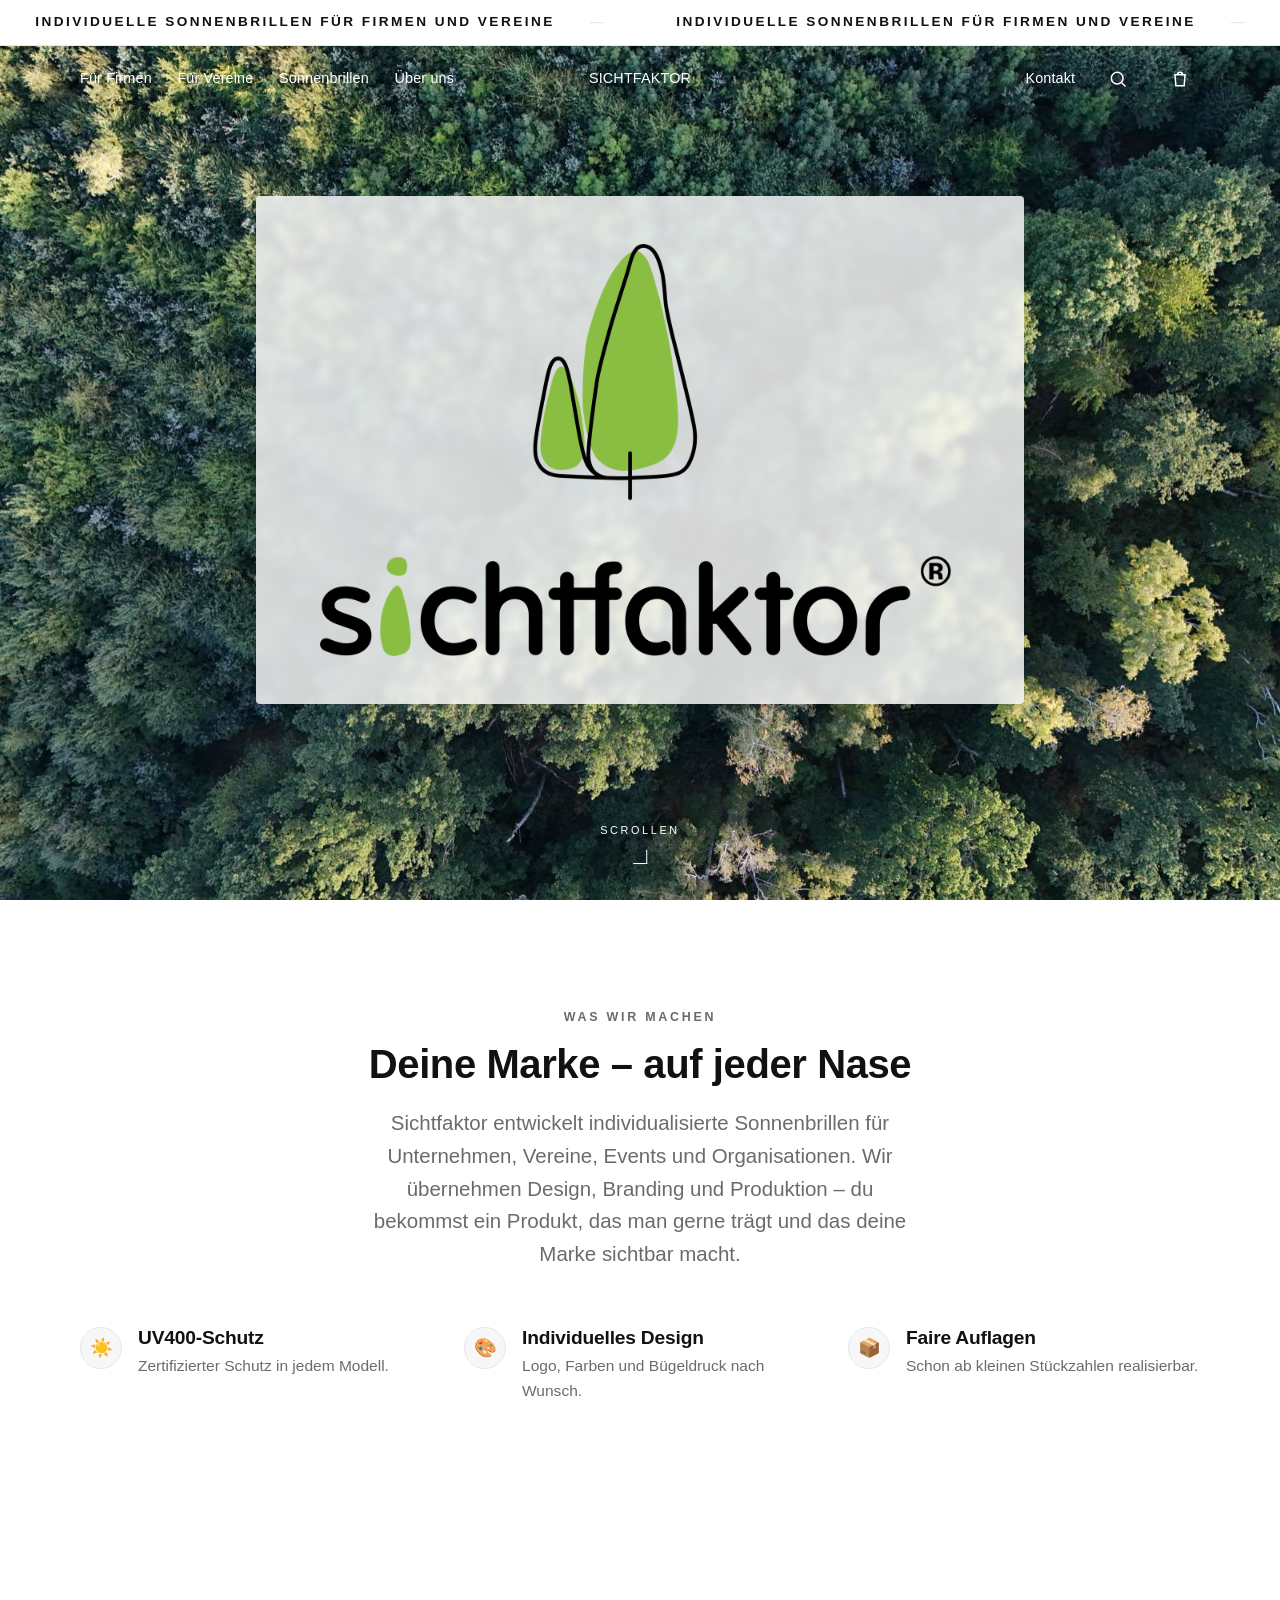
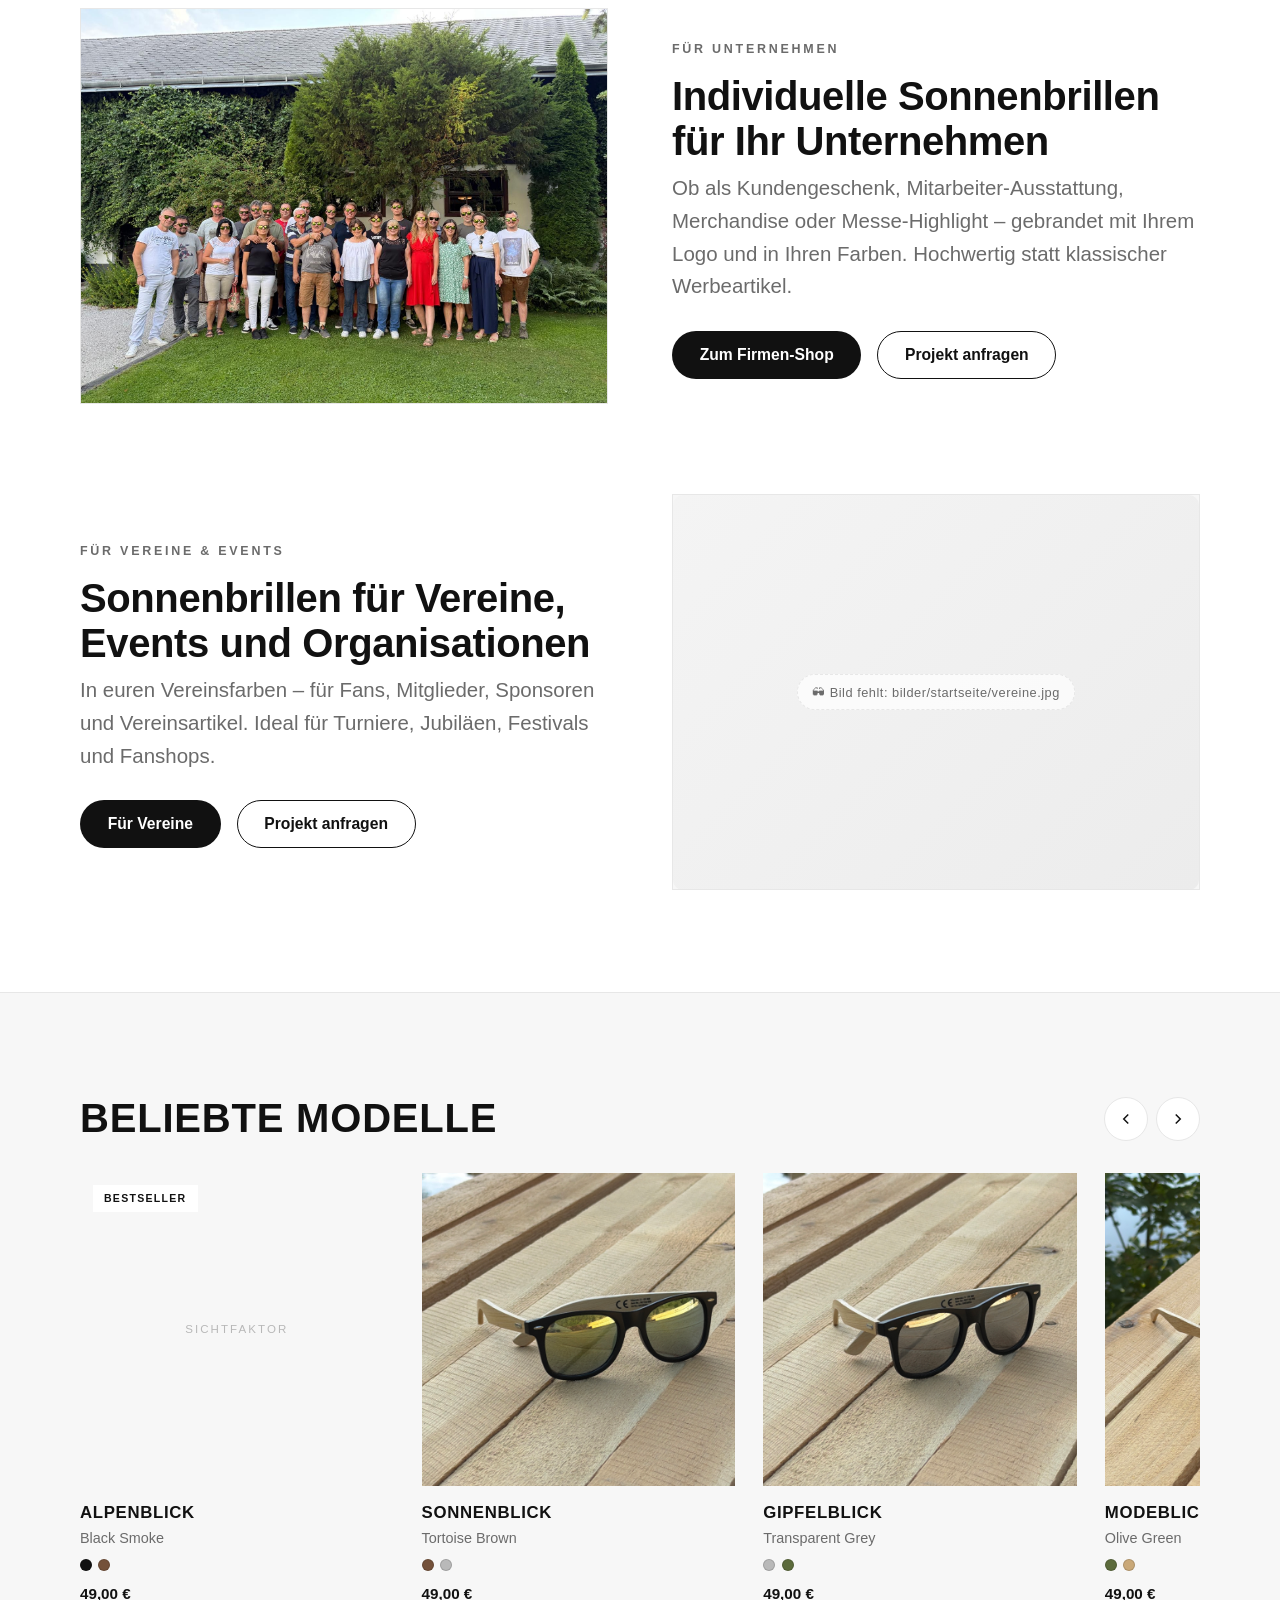
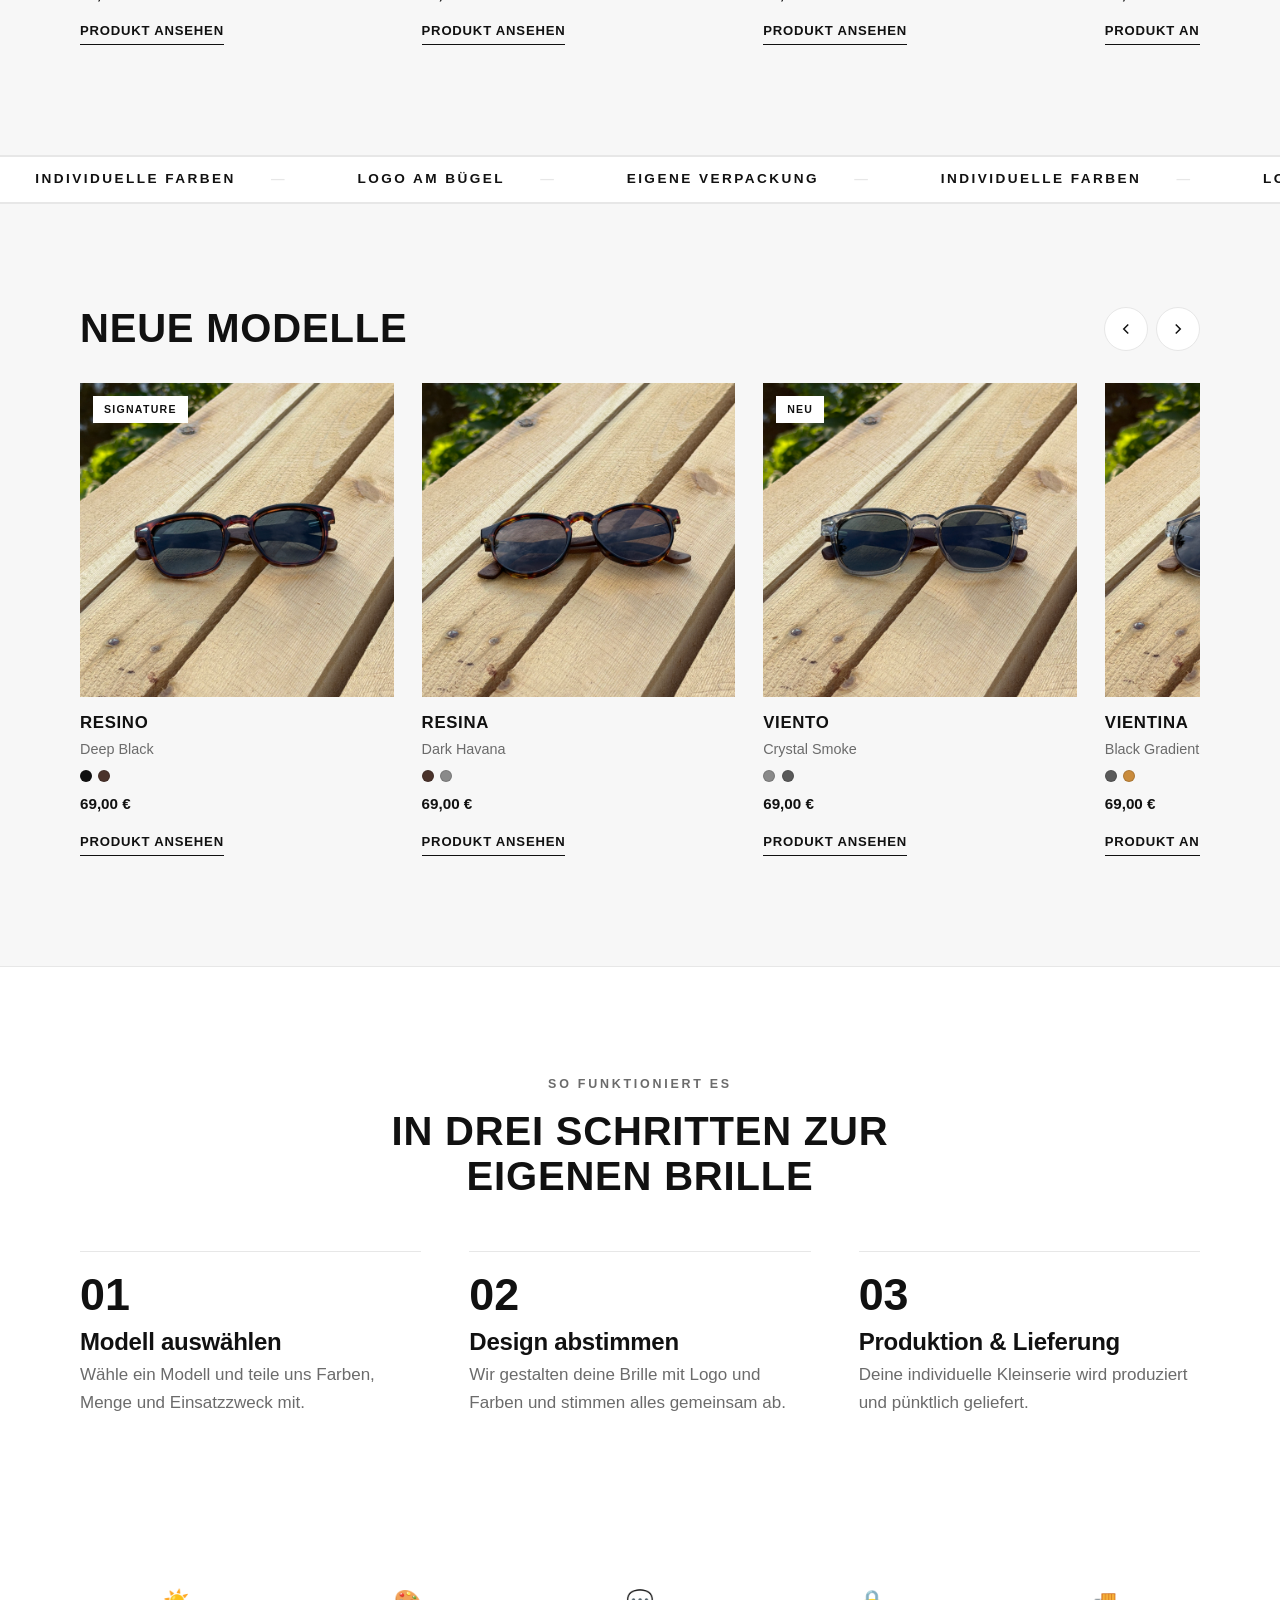
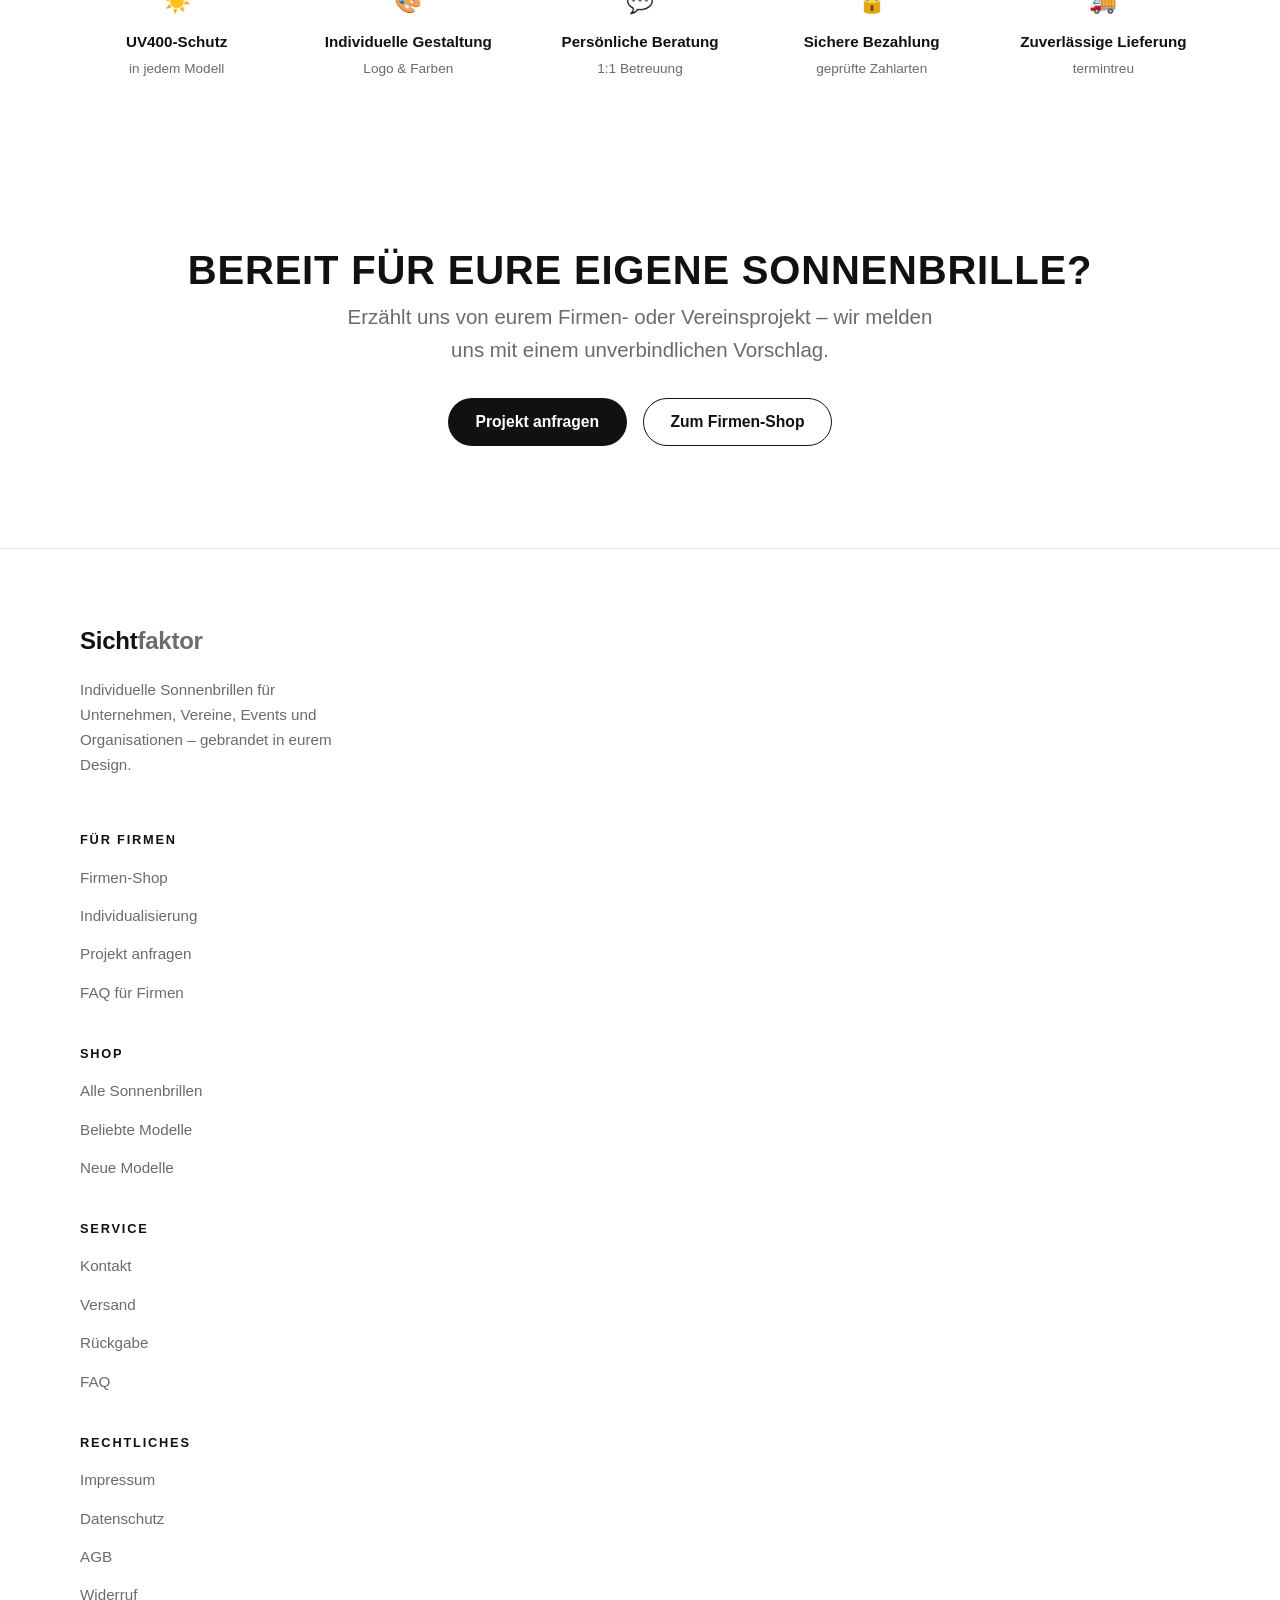
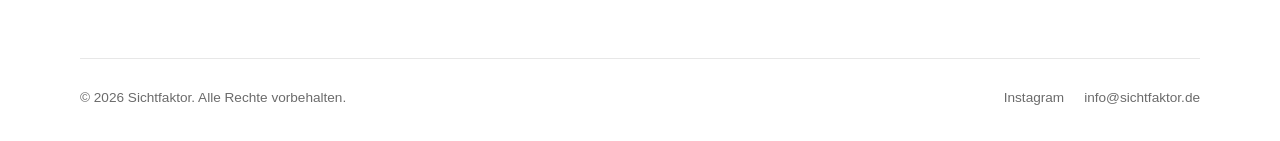
==== Website-SF/index.html @ f583c1c5 "Initial commit" ====
<!DOCTYPE html>
<html lang="de">
<head>
  <meta charset="UTF-8">
  <meta name="viewport" content="width=device-width, initial-scale=1.0">
  <title>Sichtfaktor – Individuelle Sonnenbrillen für Firmen und Vereine</title>
  <meta name="description" content="Sichtfaktor gestaltet individuelle Sonnenbrillen für Unternehmen, Vereine und Events – gebrandet mit Logo und in euren Farben. Vom Modell bis zur fertigen Kleinserie.">
  <link rel="stylesheet" href="css/styles.css?v=16">
  <!-- Favicon: einfach bilder/marke/favicon.png ablegen – wird automatisch eingebunden -->
  <!-- Bildsystem: alle Bilder liegen im Ordner  bilder/  (siehe bilder/ANLEITUNG.txt).
       Bewusst im <head>, damit das grosse Startbild sofort geladen wird. -->
  <script src="assets/js/bilder.js?v=16"></script>
</head>
<!-- body.home aktiviert die transparente Navigation über dem Hero -->
<body class="home">

  <!-- ============ KOPFBEREICH: 1. LAUFBAND (ganz oben) + 2. NAVIGATION ============
       Header liegt fix oben; die Navigation ist über dem Hero transparent
       und wird nach dem Hero weiß. -->
  <header class="site-header" id="siteHeader">

    <!-- 1. DURCHLAUFENDES HEADER-BANNER (Text hier einfach änderbar) -->
    <div class="marquee marquee--top" role="presentation">
      <div class="marquee__track" aria-hidden="true">
        <div class="marquee__group">
          <span class="marquee__item">Individuelle Sonnenbrillen für Firmen und Vereine</span>
          <span class="marquee__item">Individuelle Sonnenbrillen für Firmen und Vereine</span>
          <span class="marquee__item">Individuelle Sonnenbrillen für Firmen und Vereine</span>
        </div>
        <div class="marquee__group">
          <span class="marquee__item">Individuelle Sonnenbrillen für Firmen und Vereine</span>
          <span class="marquee__item">Individuelle Sonnenbrillen für Firmen und Vereine</span>
          <span class="marquee__item">Individuelle Sonnenbrillen für Firmen und Vereine</span>
        </div>
      </div>
    </div>

    <!-- 2. NAVIGATION -->
    <div class="container nav-bar">

      <!-- Links: Hauptlinks (Desktop) + Hamburger (Mobil) -->
      <div class="nav-side nav-side--left">
        <button class="nav-toggle" id="navToggle" aria-label="Menü öffnen"
                aria-expanded="false" aria-controls="mainNav">
          <span></span><span></span><span></span>
        </button>
        <nav class="nav-links" aria-label="Hauptnavigation">
          <a href="unternehmen.html">Für Firmen</a>
        <a href="vereine.html">Für Vereine</a>
          <a href="sonnenbrillen.html">Sonnenbrillen</a>
          <a href="ueber-uns.html">Über uns</a>
        </nav>
      </div>

      <!-- Mitte: Logo als Wortmarke (Farbe passt sich automatisch an) -->
      <a class="nav-logo" href="index.html">Sichtfaktor</a>

      <!-- Rechts: Kontakt + Suche + Warenkorb -->
      <div class="nav-side nav-side--right">
        <a class="nav-hide-mobile" href="kontakt.html">Kontakt</a>
        <button class="nav-icon nav-hide-mobile" type="button" aria-label="Suche">
          <svg viewBox="0 0 24 24" fill="none" stroke="currentColor" stroke-width="1.8" aria-hidden="true">
            <circle cx="11" cy="11" r="7"></circle><line x1="21" y1="21" x2="16.5" y2="16.5"></line>
          </svg>
        </button>
        <a class="nav-icon" href="sonnenbrillen.html" aria-label="Warenkorb">
          <svg viewBox="0 0 24 24" fill="none" stroke="currentColor" stroke-width="1.8" aria-hidden="true">
            <path d="M6 7h12l-1 13H7L6 7z"></path><path d="M9 7a3 3 0 0 1 6 0"></path>
          </svg>
        </a>
      </div>

      <!-- Mobiles Overlay-Menü (schlicht weiß) -->
      <div class="nav-menu" id="mainNav">
        <a href="unternehmen.html">Für Firmen</a>
        <a href="vereine.html">Für Vereine</a>
        <a href="sonnenbrillen.html">Sonnenbrillen</a>
        <a href="ueber-uns.html">Über uns</a>
        <a href="kontakt.html">Kontakt</a>
      </div>
    </div>
  </header>

  <main>

    <!-- ============ 3. HERO (Vollbild: Hintergrundbild + zentriertes Logo) ============
         Bild:  bilder/startseite/hintergrund.jpg
         Logo:  bilder/marke/logo.png
         Transparenz/Logogröße -> Variablen in css/styles.css (:root) -->
    <section class="hero" id="hero">
      <!-- Für Screenreader/SEO genau eine H1, optisch nicht sichtbar -->
      <h1 class="visually-hidden">Sichtfaktor – individuelle Sonnenbrillen für Firmen und Vereine</h1>
      <div class="hero-bg" aria-hidden="true"></div>
      <div class="hero-inner">
        <img class="hero-logo" data-bild="marke/logo" alt="">
      </div>
      <a class="hero-scroll" href="#intro" aria-label="Nach unten scrollen">
        <span>Scrollen</span>
        <span class="hero-scroll-arrow" aria-hidden="true"></span>
      </a>
    </section>

    <!-- ============ 4. UNTERNEHMENSVORSTELLUNG ============ -->
    <section class="section" id="intro">
      <div class="container section-head center reveal">
        <span class="section-eyebrow">Was wir machen</span>
        <h2>Deine Marke – auf jeder Nase</h2>
        <p class="lead">Sichtfaktor entwickelt individualisierte Sonnenbrillen für Unternehmen, Vereine, Events und Organisationen. Wir übernehmen Design, Branding und Produktion – du bekommst ein Produkt, das man gerne trägt und das deine Marke sichtbar macht.</p>
      </div>
      <!-- Optional: drei kurze Vorteile in einer horizontalen Reihe -->
      <div class="container">
        <div class="grid grid-3 reveal" style="margin-top:clamp(2rem,5vw,3.5rem);">
          <div class="feature">
            <span class="feature-icon">☀️</span>
            <div><h3>UV400-Schutz</h3><p>Zertifizierter Schutz in jedem Modell.</p></div>
          </div>
          <div class="feature">
            <span class="feature-icon">🎨</span>
            <div><h3>Individuelles Design</h3><p>Logo, Farben und Bügeldruck nach Wunsch.</p></div>
          </div>
          <div class="feature">
            <span class="feature-icon">📦</span>
            <div><h3>Faire Auflagen</h3><p>Schon ab kleinen Stückzahlen realisierbar.</p></div>
          </div>
        </div>
      </div>
    </section>

    <!-- ============ 5. ANGEBOT FÜR FIRMEN UND VEREINE (2 Spalten, gespiegelt) ============ -->
    <section class="section">
      <div class="container">

        <!-- Block 1: Bild links, Text rechts -->
        <div class="feature-block reveal">
          <div class="fb-media">
            <!-- Bild: bilder/startseite/unternehmen.jpg -->
            <img data-bild="startseite/unternehmen" alt="">
          </div>
          <div class="fb-body">
            <span class="section-eyebrow">Für Unternehmen</span>
            <h2>Individuelle Sonnenbrillen für Ihr Unternehmen</h2>
            <p class="lead">Ob als Kundengeschenk, Mitarbeiter-Ausstattung, Merchandise oder Messe-Highlight – gebrandet mit Ihrem Logo und in Ihren Farben. Hochwertig statt klassischer Werbeartikel.</p>
            <div class="fb-actions">
              <a class="btn btn-accent" href="unternehmen.html">Zum Firmen-Shop</a>
              <a class="btn btn-outline" href="kontakt.html?anliegen=projekt">Projekt anfragen</a>
            </div>
          </div>
        </div>

        <!-- Block 2: gespiegelt – Bild rechts, Text links -->
        <div class="feature-block feature-block--reverse reveal">
          <div class="fb-media">
            <!-- Bild: bilder/startseite/vereine.jpg -->
            <img data-bild="startseite/vereine" alt="">
          </div>
          <div class="fb-body">
            <span class="section-eyebrow">Für Vereine &amp; Events</span>
            <h2>Sonnenbrillen für Vereine, Events und Organisationen</h2>
            <p class="lead">In euren Vereinsfarben – für Fans, Mitglieder, Sponsoren und Vereinsartikel. Ideal für Turniere, Jubiläen, Festivals und Fanshops.</p>
            <div class="fb-actions">
              <a class="btn btn-accent" href="vereine.html">Für Vereine</a>
              <a class="btn btn-outline" href="kontakt.html?anliegen=projekt">Projekt anfragen</a>
            </div>
          </div>
        </div>

      </div>
    </section>

    <!-- ============ 6. ERSTE PRODUKTREIHE: BELIEBTE MODELLE (horizontaler Slider) ============
         Karten & Daten stammen aus assets/js/products.js -->
    <section class="section section--surface">
      <div class="container">
        <div class="product-row" data-slider>
          <div class="product-row__head">
            <h2 class="u-upper">Beliebte Modelle</h2>
            <div class="slider-arrows">
              <button class="slider-arrow" type="button" data-prev aria-label="Zurück">
                <svg viewBox="0 0 24 24" fill="none" stroke="currentColor" stroke-width="2" aria-hidden="true"><polyline points="15 18 9 12 15 6"></polyline></svg>
              </button>
              <button class="slider-arrow" type="button" data-next aria-label="Weiter">
                <svg viewBox="0 0 24 24" fill="none" stroke="currentColor" stroke-width="2" aria-hidden="true"><polyline points="9 18 15 12 9 6"></polyline></svg>
              </button>
            </div>
          </div>
          <!-- Produktkarten werden per JavaScript eingefügt -->
          <div class="slider-track" id="track-popular" role="list" aria-label="Beliebte Modelle"></div>
        </div>
      </div>
    </section>

    <!-- ============ 7. LIFESTYLE-/FIRMENBILD-BEREICH ============
         data-bild-gruppe: Bleibt nach dem Ausblenden optionaler Bilder nichts
         übrig, entfällt der gesamte Abschnitt statt einer leeren Fläche. -->
    <section class="section" data-bild-gruppe>
      <div class="container" data-bild-gruppe>
        <div class="media-grid reveal" data-bild-gruppe>
          <!-- data-bild-bereich: optionale Bilder – fehlt die Datei, verschwindet
               die komplette Kachel inklusive Bildunterschrift. -->
          <figure class="media-item media-item--tall" data-bild-bereich>
            <img data-bild="startseite/alltag-1" alt="">
            <figcaption>Lifestyle</figcaption>
          </figure>
          <div class="media-grid__stack" data-bild-gruppe>
            <figure class="media-item media-item--wide" data-bild-bereich>
              <img data-bild="startseite/alltag-2" alt="">
              <figcaption>Firmenprojekt</figcaption>
            </figure>
            <figure class="media-item media-item--wide" data-bild-bereich>
              <img data-bild="startseite/alltag-3" alt="">
              <figcaption>Verein &amp; Event</figcaption>
            </figure>
          </div>
        </div>
      </div>
    </section>

    <!-- ============ 8. ZWEITES DURCHLAUFENDES TEXTBAND (langsamer) ============ -->
    <div class="marquee marquee--slow" role="presentation">
      <div class="marquee__track" aria-hidden="true">
        <div class="marquee__group">
          <span class="marquee__item">Individuelle Farben</span>
          <span class="marquee__item">Logo am Bügel</span>
          <span class="marquee__item">Eigene Verpackung</span>
        </div>
        <div class="marquee__group">
          <span class="marquee__item">Individuelle Farben</span>
          <span class="marquee__item">Logo am Bügel</span>
          <span class="marquee__item">Eigene Verpackung</span>
        </div>
      </div>
    </div>

    <!-- ============ 9. ZWEITE PRODUKTREIHE: NEUE MODELLE (gleiche Slider-Komponente) ============ -->
    <section class="section section--surface">
      <div class="container">
        <div class="product-row" data-slider>
          <div class="product-row__head">
            <h2 class="u-upper">Neue Modelle</h2>
            <div class="slider-arrows">
              <button class="slider-arrow" type="button" data-prev aria-label="Zurück">
                <svg viewBox="0 0 24 24" fill="none" stroke="currentColor" stroke-width="2" aria-hidden="true"><polyline points="15 18 9 12 15 6"></polyline></svg>
              </button>
              <button class="slider-arrow" type="button" data-next aria-label="Weiter">
                <svg viewBox="0 0 24 24" fill="none" stroke="currentColor" stroke-width="2" aria-hidden="true"><polyline points="9 18 15 12 9 6"></polyline></svg>
              </button>
            </div>
          </div>
          <div class="slider-track" id="track-new" role="list" aria-label="Neue Modelle"></div>
        </div>
      </div>
    </section>

    <!-- ============ 10. INDIVIDUALISIERUNG IN DREI SCHRITTEN ============ -->
    <section class="section">
      <div class="container">
        <div class="section-head center reveal">
          <span class="section-eyebrow">So funktioniert es</span>
          <h2 class="u-upper">In drei Schritten zur eigenen Brille</h2>
        </div>
        <div class="process reveal">
          <div class="process__step">
            <div class="process__num">01</div>
            <h3>Modell auswählen</h3>
            <p>Wähle ein Modell und teile uns Farben, Menge und Einsatzzweck mit.</p>
          </div>
          <div class="process__step">
            <div class="process__num">02</div>
            <h3>Design abstimmen</h3>
            <p>Wir gestalten deine Brille mit Logo und Farben und stimmen alles gemeinsam ab.</p>
          </div>
          <div class="process__step">
            <div class="process__num">03</div>
            <h3>Produktion &amp; Lieferung</h3>
            <p>Deine individuelle Kleinserie wird produziert und pünktlich geliefert.</p>
          </div>
        </div>
      </div>
    </section>

    <!-- ============ 11. VORTEILE UND VERTRAUEN (Serviceleiste) ============ -->
    <section class="section section--tight">
      <div class="container">
        <div class="service-bar reveal">
          <div class="service-item"><span class="service-icon">☀️</span><strong>UV400-Schutz</strong><span>in jedem Modell</span></div>
          <div class="service-item"><span class="service-icon">🎨</span><strong>Individuelle Gestaltung</strong><span>Logo &amp; Farben</span></div>
          <div class="service-item"><span class="service-icon">💬</span><strong>Persönliche Beratung</strong><span>1:1 Betreuung</span></div>
          <div class="service-item"><span class="service-icon">🔒</span><strong>Sichere Bezahlung</strong><span>geprüfte Zahlarten</span></div>
          <div class="service-item"><span class="service-icon">🚚</span><strong>Zuverlässige Lieferung</strong><span>termintreu</span></div>
        </div>
      </div>
    </section>

    <!-- ============ 12. ABSCHLUSS-CTA ============ -->
    <section class="section">
      <div class="container cta-band reveal">
        <h2 class="u-upper">Bereit für eure eigene Sonnenbrille?</h2>
        <p class="lead">Erzählt uns von eurem Firmen- oder Vereinsprojekt – wir melden uns mit einem unverbindlichen Vorschlag.</p>
        <div class="cta-actions">
          <a class="btn btn-accent" href="kontakt.html?anliegen=projekt">Projekt anfragen</a>
          <a class="btn btn-outline" href="unternehmen.html">Zum Firmen-Shop</a>
        </div>
      </div>
    </section>

  </main>

  <!-- ============ 13. FOOTER ============ -->
  <footer class="site-footer">
    <div class="container">
      <div class="footer-grid">
        <div class="footer-brand">
          <a class="brand" href="index.html">Sicht<span>faktor</span></a>
          <p>Individuelle Sonnenbrillen für Unternehmen, Vereine, Events und Organisationen – gebrandet in eurem Design.</p>
        </div>
        <div class="footer-col">
          <h4>Für Firmen</h4>
          <ul>
            <li><a href="unternehmen.html">Firmen-Shop</a></li>
            <li><a href="unternehmen.html">Individualisierung</a></li>
            <li><a href="kontakt.html?anliegen=projekt">Projekt anfragen</a></li>
            <li><a href="kontakt.html">FAQ für Firmen</a></li>
          </ul>
        </div>
        <div class="footer-col">
          <h4>Shop</h4>
          <ul>
            <li><a href="sonnenbrillen.html">Alle Sonnenbrillen</a></li>
            <li><a href="sonnenbrillen.html">Beliebte Modelle</a></li>
            <li><a href="sonnenbrillen.html">Neue Modelle</a></li>
          </ul>
        </div>
        <div class="footer-col">
          <h4>Service</h4>
          <ul>
            <li><a href="kontakt.html">Kontakt</a></li>
            <li><a href="kontakt.html">Versand</a></li>
            <li><a href="kontakt.html">Rückgabe</a></li>
            <li><a href="kontakt.html">FAQ</a></li>
          </ul>
        </div>
        <div class="footer-col">
          <h4>Rechtliches</h4>
          <ul>
            <li><a href="impressum.html">Impressum</a></li>
            <li><a href="datenschutz.html">Datenschutz</a></li>
            <li><a href="datenschutz.html">AGB</a></li>
            <li><a href="datenschutz.html">Widerruf</a></li>
          </ul>
        </div>
      </div>
      <div class="footer-bottom">
        <span>© <span data-year>2026</span> Sichtfaktor. Alle Rechte vorbehalten.</span>
        <nav aria-label="Sonstiges">
          <a href="https://instagram.com" target="_blank" rel="noopener">Instagram</a>
          <a data-email href="#">E-Mail</a>
        </nav>
      </div>
    </div>
  </footer>

  <!-- Reihenfolge: erst allgemeine Skripte, dann Produktdaten/Slider -->
  <script src="js/script.js?v=16"></script>
  <script src="assets/js/products.js?v=16"></script>
</body>
</html>
---- Website-SF/css/styles.css ----
/* =============================================================
   SICHTFAKTOR – styles.css
   Minimalistisch · überwiegend Weiß · modern/hochwertig
   -------------------------------------------------------------
   Aufbau:
   1.  Design-Tokens (Farben, Typo, Abstände)  <- hier Farben ändern
   2.  Reset & Basis
   3.  Layout-Helfer (container, section, grid)
   4.  Typografie
   5.  Buttons
   6.  Header / Navigation
   7.  Hero
   8.  Sektionen (Angebot, Ablauf, Produkte, Vorteile, Referenzen, CTA)
   9.  Produktkarten & Shop
   10. Formulare
   11. Footer
   12. Utilities & Animationen
   13. Responsive (Media Queries)
   ============================================================= */

/* 1. ============ DESIGN-TOKENS ============
   Zum Umfärben der ganzen Seite genügt es, diese Werte zu ändern. */
:root {
  /* --- FARBEN (hier zentral anpassen) – minimalistisch, überwiegend Weiß --- */
  --color-bg:          #ffffff;  /* Seitenhintergrund (Weiß)          */
  --color-surface:     #ffffff;  /* Karten / Flächen (ebenfalls Weiß) */
  --color-surface-2:   #f7f7f7;  /* sehr dezentes Hellgrau            */
  --color-ink:         #111111;  /* Haupttext (fast Schwarz)          */
  --color-muted:       #6b6b6b;  /* Sekundärtext (Grau)               */
  --color-accent:      #111111;  /* Akzent = Schwarz (minimalistisch) */
  --color-accent-dark: #000000;  /* Akzent dunkel (Hover)             */
  --color-line:        #e7e7e7;  /* dezente hellgraue Linien / Rahmen */
  --color-dark:        #ffffff;  /* KEINE dunklen Sektionen -> Weiß   */
  --color-dark-soft:   #f0f0f0;

  /* --- TYPOGRAFIE (Schriftfamilien hier anpassen) ---
     Moderne, reduzierte Sans-Serif für Überschriften UND Fließtext. */
  --font-head: -apple-system, BlinkMacSystemFont, "Segoe UI", "Helvetica Neue",
               Helvetica, Arial, sans-serif;
  --font-body: -apple-system, BlinkMacSystemFont, "Segoe UI", "Helvetica Neue",
               Helvetica, Arial, sans-serif;
  --header-h: 66px;                     /* Höhe der Navigationsleiste */

  /* --- BRILLEN-PRODUKTBILDER (gilt für ALLE Produktkarten der Website) ---
     Hier zentral das Seitenverhältnis der Bildfläche ändern. */
  --produktbild-ratio: 1 / 1;

  /* --- MASSE / ABSTÄNDE (Layout hier anpassen) --- */
  --maxw: 1200px;
  --radius: 4px;
  --radius-lg: 10px;
  --gap: clamp(1rem, 3vw, 2rem);

  /* --- HERO (Bild-Transparenz & Logogröße hier anpassen) --- */
  --hero-bg-opacity: 1;                 /* 0 = unsichtbar, 1 = voll  */
  --hero-logo-width: min(640px, 82vw);  /* Größe des Logos im Hero   */

  /* --- EFFEKTE --- */
  --shadow: 0 10px 40px rgba(0, 0, 0, .06);
  --shadow-hover: 0 18px 60px rgba(0, 0, 0, .12);
  --transition: .35s cubic-bezier(.2, .7, .3, 1);
}

/* 2. ============ RESET & BASIS ============ */
*, *::before, *::after { box-sizing: border-box; }

html { scroll-behavior: smooth; -webkit-text-size-adjust: 100%; }

body {
  margin: 0;
  font-family: var(--font-body);
  color: var(--color-ink);
  background: var(--color-bg);
  line-height: 1.65;
  font-size: 17px;
  -webkit-font-smoothing: antialiased;
  overflow-x: hidden;
}

img { max-width: 100%; display: block; height: auto; }

a { color: inherit; text-decoration: none; }

ul { list-style: none; margin: 0; padding: 0; }

:focus-visible {
  outline: 2px solid var(--color-accent);
  outline-offset: 3px;
  border-radius: 2px;
}

/* 3. ============ LAYOUT-HELFER ============ */
.container {
  width: 100%;
  max-width: var(--maxw);
  margin-inline: auto;
  padding-inline: clamp(1.15rem, 4vw, 2.5rem);
}

.section {
  padding-block: clamp(3.5rem, 8vw, 7rem);
}

.section--tight { padding-block: clamp(2.5rem, 5vw, 4rem); }

/* Dezent abgesetzte Sektion – sehr helles Neutralgrau statt Farbe */
.section--surface {
  background: var(--color-surface-2);
  border-block: 1px solid var(--color-line);
}
/* Ehemals dunkle Sektion -> jetzt ebenfalls hell/weiß (keine dunklen Bereiche) */
.section--dark {
  background: var(--color-bg);
  color: var(--color-ink);
}
.section--dark .section-eyebrow { color: var(--color-muted); }
.section--dark .lead { color: var(--color-muted); }

.section-head {
  max-width: 640px;
  margin-bottom: clamp(2rem, 5vw, 3.25rem);
}
.section-head.center { margin-inline: auto; text-align: center; }

.section-eyebrow {
  display: inline-block;
  font-size: .78rem;
  letter-spacing: .22em;
  text-transform: uppercase;
  color: var(--color-muted);
  font-weight: 600;
  margin-bottom: .9rem;
}

.grid { display: grid; gap: var(--gap); }
.grid-2 { grid-template-columns: repeat(2, 1fr); }
.grid-3 { grid-template-columns: repeat(3, 1fr); }
.grid-4 { grid-template-columns: repeat(4, 1fr); }

/* 4. ============ TYPOGRAFIE ============ */
h1, h2, h3, h4 {
  font-family: var(--font-head);
  font-weight: 700;
  line-height: 1.12;
  margin: 0 0 .5em;
  letter-spacing: -.01em;
}

h1 { font-size: clamp(2rem, 5vw, 3.4rem); }
h2 { font-size: clamp(1.6rem, 3.4vw, 2.5rem); }
h3 { font-size: clamp(1.2rem, 2.2vw, 1.5rem); }

/* Große Fashion-Überschriften in Großbuchstaben (per Klasse einsetzbar) */
.u-upper { text-transform: uppercase; letter-spacing: .02em; }

p { margin: 0 0 1rem; }

.lead {
  font-size: clamp(1.05rem, 2vw, 1.28rem);
  color: var(--color-muted);
  line-height: 1.6;
}

.muted { color: var(--color-muted); }

/* 5. ============ BUTTONS ============ */
.btn {
  display: inline-flex;
  align-items: center;
  justify-content: center;
  gap: .5em;
  font-family: var(--font-body);
  font-size: .98rem;
  font-weight: 600;
  line-height: 1;
  padding: .95em 1.7em;
  border: 1px solid transparent;
  border-radius: 100px;
  cursor: pointer;
  transition: var(--transition);
  text-align: center;
  white-space: nowrap;
}

.btn-accent {
  background: var(--color-accent);
  color: #fff;
}
.btn-accent:hover { background: var(--color-accent-dark); transform: translateY(-2px); }

.btn-dark { background: var(--color-ink); color: #fff; }
.btn-dark:hover { background: #000; transform: translateY(-2px); }

.btn-outline {
  background: transparent;
  border-color: var(--color-ink);
  color: var(--color-ink);
}
.btn-outline:hover { background: var(--color-ink); color: #fff; }

.section--dark .btn-outline { border-color: #f3ece1; color: #f3ece1; }
.section--dark .btn-outline:hover { background: #f3ece1; color: var(--color-dark); }

.btn-ghost { padding-inline: 0; color: var(--color-accent-dark); }
.btn-ghost::after { content: "→"; transition: transform var(--transition); }
.btn-ghost:hover::after { transform: translateX(5px); }

.btn-block { width: 100%; }

/* 6. ============ HEADER / NAVIGATION ============ */
/* Standard (Unterseiten): schlichte weiße Leiste oben. */
.site-header {
  position: sticky;
  top: 0;
  z-index: 100;
  background: rgba(255, 255, 255, .92);
  backdrop-filter: blur(12px);
  -webkit-backdrop-filter: blur(12px);
  border-bottom: 1px solid var(--color-line);
  transition: background var(--transition), border-color var(--transition), color var(--transition);
}
.site-header.scrolled {
  border-bottom-color: var(--color-line);
  background: rgba(255, 255, 255, .96);
}

/* --- Startseite: Navigation liegt transparent ÜBER dem Hero-Bild --- */
body.home .site-header {
  position: fixed;
  left: 0; right: 0;
  background: transparent;
  border-bottom-color: transparent;
  color: #fff;                 /* helle Schrift über dem Bild */
}
/* Über dem Hero wirklich transparent (kein Weichzeichner) */
body.home .site-header:not(.scrolled) {
  backdrop-filter: none;
  -webkit-backdrop-filter: none;
}
/* Nach Verlassen des Hero: weißer Hintergrund, dunkle Schrift */
body.home .site-header.scrolled {
  background: rgba(255, 255, 255, .96);
  border-bottom-color: var(--color-line);
  color: var(--color-ink);
}

/* --- Dreiteilige Startseiten-Navigation: links | Logo | rechts --- */
.nav-bar {
  display: grid;
  grid-template-columns: 1fr auto 1fr;
  align-items: center;
  height: var(--header-h);
  gap: 1rem;
}
.nav-side { display: flex; align-items: center; gap: 1.4rem; }
.nav-side--left  { justify-self: start; }
.nav-side--right { justify-self: end; }
.nav-links { display: flex; align-items: center; gap: 1.6rem; }
.nav-bar a,
.nav-bar .nav-icon {
  color: inherit;              /* erbt weiß (Hero) bzw. schwarz (scrolled) */
  font-size: .9rem;
  font-weight: 500;
  letter-spacing: .01em;
  transition: opacity var(--transition);
}
.nav-bar a:hover { opacity: .65; }

/* Zentrales Logo als Wortmarke – passt Farbe automatisch an (gut lesbar) */
.nav-logo {
  justify-self: center;
  font-weight: 800;
  font-size: 1.15rem;
  letter-spacing: .16em;
  text-transform: uppercase;
}

/* Icon-Buttons (Suche, Warenkorb) */
.nav-icon {
  display: inline-grid;
  place-items: center;
  width: 40px; height: 40px;
  background: none;
  border: none;
  cursor: pointer;
  color: inherit;
}
.nav-icon svg { width: 20px; height: 20px; display: block; }
.nav-icon:hover { opacity: .65; }

/* Mobiles Overlay-Menü (schlicht weiß) – Standard versteckt.
   top:100% -> öffnet direkt unter dem gesamten Header (Band + Nav). */
.nav-menu {
  display: none;
  position: absolute;
  top: 100%; left: 0; right: 0;
  background: #fff;
  color: var(--color-ink);
  border-bottom: 1px solid var(--color-line);
  padding: .5rem clamp(1.15rem, 4vw, 2.5rem) 1.5rem;
  box-shadow: var(--shadow);
}
.nav-menu a {
  display: block;
  color: var(--color-ink);
  padding: 1rem 0;
  font-size: 1.05rem;
  border-bottom: 1px solid var(--color-line);
}
.nav-menu.open { display: block; }

/* Hamburger über dem Hero weiß, beim Scrollen wieder dunkel */
body.home .site-header:not(.scrolled) .nav-toggle span { background: #fff; }

/* Mobil: nur Hamburger (links), Logo (mittig), Warenkorb (rechts) */
@media (max-width: 860px) {
  .nav-links,
  .nav-hide-mobile { display: none; }
  .nav-bar { gap: .5rem; }
}

.header-inner {
  display: flex;
  align-items: center;
  justify-content: space-between;
  height: 74px;
}

.brand {
  font-family: var(--font-head);
  font-size: 1.6rem;
  font-weight: 600;
  letter-spacing: -.01em;
  color: var(--color-ink);
}
.brand span { color: var(--color-muted); }

.main-nav { display: flex; align-items: center; gap: 2.2rem; }
.main-nav ul { display: flex; align-items: center; gap: 1.7rem; }
.main-nav a {
  font-size: .96rem;
  font-weight: 500;
  color: var(--color-ink);
  position: relative;
  padding-block: .35rem;
  transition: color var(--transition);
}
.main-nav a:hover { color: var(--color-accent-dark); }
.main-nav a[aria-current="page"] { color: var(--color-accent-dark); }
.main-nav a[aria-current="page"]::after {
  content: "";
  position: absolute;
  left: 0; bottom: -2px;
  width: 100%; height: 2px;
  background: var(--color-accent);
}

.nav-toggle {
  display: none;
  flex-direction: column;
  justify-content: center;
  gap: 5px;
  width: 44px; height: 44px;
  background: none;
  border: none;
  cursor: pointer;
  padding: 0;
}
.nav-toggle span {
  display: block;
  width: 24px; height: 2px;
  background: var(--color-ink);
  margin-inline: auto;
  transition: var(--transition);
}
.nav-toggle[aria-expanded="true"] span:nth-child(1) { transform: translateY(7px) rotate(45deg); }
.nav-toggle[aria-expanded="true"] span:nth-child(2) { opacity: 0; }
.nav-toggle[aria-expanded="true"] span:nth-child(3) { transform: translateY(-7px) rotate(-45deg); }

/* 7. ============ HERO ============
   Vollbild-Hero: Hintergrundbild (cover, mittig) + zentriertes Logo.
   - Bild austauschen:  Slot "home.hero"  in assets/js/images-config.js
   - Logo austauschen:  Slot "brand.logo" in assets/js/images-config.js
   - Bild-Transparenz:  Variable --hero-bg-opacity (oben in :root)
   - Logogröße:         Variable --hero-logo-width (oben in :root) */
.hero {
  position: relative;
  min-height: 100vh;
  min-height: 100svh;      /* korrekte Höhe auf Mobilgeräten */
  display: grid;
  place-items: center;
  overflow: hidden;
  background: var(--color-bg);
  /* Header ist sticky/überlagernd -> Logo bleibt trotzdem mittig */
}

/* Hintergrundbild als eigene Ebene, damit die Transparenz nur das Bild betrifft */
.hero-bg {
  position: absolute;
  inset: 0;
  /* background-image kommt aus der zentralen Bildverwaltung (Slot "home.hero") */
  background-size: cover;      /* füllt den gesamten Bereich */
  background-position: center; /* mittig */
  background-repeat: no-repeat;
  opacity: var(--hero-bg-opacity);
}

.hero-inner {
  position: relative;
  z-index: 1;
  display: grid;
  place-items: center;
  text-align: center;
  /* Sehr dezente weiße Fläche, damit das Logo auf dem Foto lesbar bleibt.
     Für ein Logo direkt auf dem Bild: background/backdrop-filter entfernen. */
  padding: clamp(1.75rem, 4vw, 3rem) clamp(2.25rem, 5vw, 4rem);
  background: rgba(255, 255, 255, .82);
  backdrop-filter: blur(3px);
  -webkit-backdrop-filter: blur(3px);
  border-radius: var(--radius);   /* nur leicht gerundet */
}

/* Logo mittig im Vordergrund */
.hero-logo {
  width: var(--hero-logo-width);
  height: auto;
  max-width: 100%;
}

/* Dezenter Scroll-Hinweis (passt zum minimalistischen Design) */
.hero-scroll {
  position: absolute;
  bottom: clamp(1.25rem, 4vh, 2.5rem);
  left: 50%;
  transform: translateX(-50%);
  z-index: 1;
  display: flex;
  flex-direction: column;
  align-items: center;
  gap: .6rem;
  color: #ffffff;
  text-shadow: 0 1px 6px rgba(0, 0, 0, .35);
  font-size: .68rem;
  letter-spacing: .24em;
  text-transform: uppercase;
}
.hero-scroll-arrow {
  width: 14px; height: 14px;
  border-right: 1.5px solid currentColor;
  border-bottom: 1.5px solid currentColor;
  animation: heroBounce 1.9s ease-in-out infinite;
}
@keyframes heroBounce {
  0%, 100% { transform: rotate(45deg) translate(0, 0); opacity: .55; }
  50%      { transform: rotate(45deg) translate(3px, 3px); opacity: 1; }
}

/* 8. ============ SEKTIONEN ============ */

/* --- Angebots-/Zielgruppen-Karten --- */
.offer-card {
  background: var(--color-surface);
  border: 1px solid var(--color-line);
  border-radius: var(--radius-lg);
  padding: 2rem;
  display: flex;
  flex-direction: column;
  transition: var(--transition);
}
.offer-card:hover { transform: translateY(-6px); box-shadow: var(--shadow-hover); }
.offer-card .icon {
  width: 52px; height: 52px;
  display: grid; place-items: center;
  background: var(--color-surface-2);
  border: 1px solid var(--color-line);
  border-radius: 50%;
  font-size: 1.5rem;
  margin-bottom: 1.25rem;
}
.offer-card h3 { margin-bottom: .4rem; }
.offer-card p { color: var(--color-muted); flex-grow: 1; }
.offer-card .btn-ghost { margin-top: 1rem; }

/* --- So funktioniert es (Steps) --- */
.steps { counter-reset: step; }
.step {
  position: relative;
  padding: 2rem;
  background: var(--color-bg);
  border: 1px solid var(--color-line);
  border-radius: var(--radius-lg);
}
.step .step-num {
  counter-increment: step;
  font-family: var(--font-head);
  font-size: 2.6rem;
  color: var(--color-accent);
  line-height: 1;
  display: block;
  margin-bottom: .75rem;
}
.step .step-num::before { content: "0" counter(step); }
.step h3 { margin-bottom: .4rem; }
.step p { color: var(--color-muted); margin: 0; }

/* --- Vorteile / Qualität --- */
.feature {
  display: flex;
  gap: 1rem;
  align-items: flex-start;
}
.feature .feature-icon {
  flex: 0 0 auto;
  width: 42px; height: 42px;
  display: grid; place-items: center;
  border-radius: 50%;
  background: var(--color-surface-2);
  border: 1px solid var(--color-line);
  color: var(--color-ink);
  font-size: 1.15rem;
}
.feature h3 { font-size: 1.2rem; margin-bottom: .25rem; }
.feature p { color: var(--color-muted); margin: 0; font-size: .97rem; }

/* --- Split (Bild + Text) für Unterseiten --- */
.split {
  display: grid;
  grid-template-columns: 1fr 1fr;
  gap: clamp(2rem, 5vw, 4.5rem);
  align-items: center;
}
.split--reverse .split-media { order: 2; }
.split-media .placeholder { aspect-ratio: 5 / 4; border-radius: var(--radius-lg); }

/* --- Referenzen / Logos --- */
.logo-row {
  display: flex;
  flex-wrap: wrap;
  gap: clamp(1.5rem, 4vw, 3.5rem);
  align-items: center;
  justify-content: center;
  opacity: .8;
}
.logo-chip {
  font-family: var(--font-head);
  font-size: 1.35rem;
  color: var(--color-muted);
  font-weight: 600;
}

.reference-card {
  background: var(--color-bg);
  border: 1px solid var(--color-line);
  border-radius: var(--radius-lg);
  overflow: hidden;
  transition: var(--transition);
}
.reference-card:hover { transform: translateY(-6px); box-shadow: var(--shadow-hover); }
.reference-card .placeholder { aspect-ratio: 4 / 3; border-radius: 0; }
.reference-card .reference-body { padding: 1.5rem; }
.reference-card .tag {
  font-size: .72rem;
  letter-spacing: .12em;
  text-transform: uppercase;
  color: var(--color-accent-dark);
  font-weight: 600;
}
.reference-card h3 { font-size: 1.25rem; margin: .35rem 0 .35rem; }
.reference-card p { color: var(--color-muted); margin: 0; font-size: .95rem; }

/* --- Testimonial / Zitat --- */
.quote {
  max-width: 760px;
  margin-inline: auto;
  text-align: center;
}
.quote blockquote {
  font-family: var(--font-head);
  font-size: clamp(1.5rem, 3.5vw, 2.4rem);
  line-height: 1.3;
  margin: 0 0 1.25rem;
}
.quote cite { font-style: normal; color: var(--color-muted); font-size: .95rem; }

/* --- Final CTA --- */
.cta-band { text-align: center; }
.cta-band h2 { margin-bottom: .5rem; }
.cta-band .lead { max-width: 52ch; margin-inline: auto; margin-bottom: 2rem; }
.cta-actions { display: flex; gap: 1rem; justify-content: center; flex-wrap: wrap; }

/* --- Page hero (Unterseiten) --- */
.page-hero {
  padding-block: clamp(2.5rem, 6vw, 4.5rem);
  background: var(--color-surface);
  border-bottom: 1px solid var(--color-line);
}
.page-hero .lead { max-width: 60ch; }
.breadcrumb { font-size: .85rem; color: var(--color-muted); margin-bottom: 1rem; }
.breadcrumb a:hover { color: var(--color-accent-dark); }

/* 9. ============ PRODUKTKARTEN & SHOP ============ */
.shop-toolbar {
  display: flex;
  flex-wrap: wrap;
  gap: 1rem;
  align-items: center;
  justify-content: space-between;
  margin-bottom: 2.5rem;
}
.filter-group { display: flex; flex-wrap: wrap; gap: .5rem; }
.filter-btn {
  font-family: var(--font-body);
  font-size: .9rem;
  font-weight: 500;
  padding: .55em 1.1em;
  border: 1px solid var(--color-line);
  background: transparent;
  color: var(--color-ink);
  border-radius: 100px;
  cursor: pointer;
  transition: var(--transition);
}
.filter-btn:hover { border-color: var(--color-accent); }
.filter-btn.active { background: var(--color-ink); color: #fff; border-color: var(--color-ink); }

.product-count { font-size: .9rem; color: var(--color-muted); }

/* Produktraster – Fashion-Shop-Look mit viel Weißraum.
   Desktop: 4 Spalten · Tablet: 2–3 · Mobil: 1–2 (siehe Media Queries) */
.product-grid {
  display: grid;
  grid-template-columns: repeat(4, 1fr);
  gap: clamp(1.5rem, 3.5vw, 3rem) clamp(1.25rem, 2.5vw, 2rem);
}

/* Karte auf Weiß, ohne Rahmen – reduziert & hochwertig */
.product-card {
  background: var(--color-bg);
  display: flex;
  flex-direction: column;
  transition: var(--transition);
}

.product-media {
  position: relative;
  aspect-ratio: 4 / 5;          /* großes, gleichmäßiges Produktbild */
  overflow: hidden;
  background: var(--color-surface-2);
  border: 1px solid var(--color-line);
  border-radius: var(--radius);
}
.product-media img {
  width: 100%; height: 100%;
  object-fit: cover;
  transition: transform var(--transition);
}
.product-card:hover .product-media img { transform: scale(1.04); }
.product-media .placeholder { height: 100%; border-radius: 0; }
.product-badge {
  position: absolute;
  top: .85rem; left: .85rem;
  background: rgba(255, 255, 255, .92);
  padding: .3rem .75rem;
  border-radius: 100px;
  font-size: .72rem;
  font-weight: 600;
  letter-spacing: .04em;
  color: var(--color-ink);
}

.product-body {
  padding: 1rem .1rem 0;
  display: flex;
  flex-direction: column;
  gap: .3rem;
  flex-grow: 1;
}
.product-body .product-cat {
  font-size: .7rem;
  letter-spacing: .14em;
  text-transform: uppercase;
  color: var(--color-muted);
  font-weight: 600;
}
.product-body h3 { font-size: 1.2rem; margin: 0; }
.product-color {
  display: inline-flex;
  align-items: center;
  gap: .45rem;
  font-size: .86rem;
  color: var(--color-muted);
}
.color-dot {
  width: 13px; height: 13px;
  border-radius: 50%;
  border: 1px solid rgba(0,0,0,.15);
  display: inline-block;
}
.product-desc { font-size: .9rem; color: var(--color-muted); margin: .2rem 0 0; }
.product-price {
  font-size: .95rem;
  font-weight: 600;
  color: var(--color-ink);
  margin-top: .25rem;
}
.product-actions { margin-top: auto; padding-top: 1rem; display: flex; gap: .6rem; }
.product-actions .btn { flex: 1; padding-inline: 1rem; font-size: .88rem; }

.shop-note {
  margin-top: 3rem;
  padding: 1.5rem;
  border: 1px dashed var(--color-line);
  border-radius: var(--radius-lg);
  background: var(--color-surface);
  font-size: .92rem;
  color: var(--color-muted);
  text-align: center;
}

/* 10. ============ FORMULARE ============ */
.contact-layout {
  display: grid;
  grid-template-columns: 1.2fr .8fr;
  gap: clamp(2rem, 5vw, 4rem);
  align-items: start;
}
.form { display: grid; gap: 1.15rem; }
.form-row { display: grid; grid-template-columns: 1fr 1fr; gap: 1.15rem; }
.field { display: flex; flex-direction: column; gap: .4rem; }
.field label { font-size: .9rem; font-weight: 600; }
.field .req { color: var(--color-accent-dark); }
.field input,
.field select,
.field textarea {
  font-family: var(--font-body);
  font-size: 1rem;
  color: var(--color-ink);
  padding: .8em 1em;
  border: 1px solid var(--color-line);
  border-radius: var(--radius);
  background: var(--color-bg);
  transition: border-color var(--transition), box-shadow var(--transition);
  width: 100%;
}
.field input:focus,
.field select:focus,
.field textarea:focus {
  outline: none;
  border-color: var(--color-accent);
  box-shadow: 0 0 0 3px rgba(176, 122, 75, .15);
}
.field textarea { resize: vertical; min-height: 140px; }
.form-hint { font-size: .82rem; color: var(--color-muted); }
.form-status {
  font-size: .92rem;
  padding: .85rem 1rem;
  border-radius: var(--radius);
  display: none;
}
.form-status.show { display: block; }
.form-status.ok { background: #e9f2e5; color: #3c6b2f; }
.form-status.err { background: #f6e6df; color: #9a4a2c; }

.contact-aside {
  background: var(--color-surface);
  border: 1px solid var(--color-line);
  border-radius: var(--radius-lg);
  padding: 2rem;
}
.contact-aside h3 { margin-top: 0; }
.contact-item { display: flex; gap: .8rem; margin-bottom: 1.25rem; }
.contact-item .ci-icon { font-size: 1.25rem; }
.contact-item strong { display: block; font-size: .95rem; }
.contact-item span { color: var(--color-muted); font-size: .92rem; }

/* 10b. ============ DURCHLAUFENDES TEXTBAND (MARQUEE) ============
   Endlos laufendes Band. Der Inhalt wird im HTML zweimal ausgegeben,
   damit die Wiederholung ohne sichtbaren Sprung nahtlos ist. */
.marquee {
  background: var(--color-bg);
  border-block: 1px solid var(--color-line);
  overflow: hidden;
  white-space: nowrap;
}
.marquee--top { border-top: none; }         /* sitzt ganz oben im Header */
.marquee__track {
  display: inline-flex;
  align-items: center;
  will-change: transform;
  animation: marquee 38s linear infinite;   /* langsam & ruhig */
}
.marquee--slow .marquee__track { animation-duration: 55s; }  /* 2. Band langsamer */
.marquee__group {
  display: inline-flex;
  align-items: center;
  flex-shrink: 0;
}
.marquee__item {
  padding: .7rem clamp(1rem, 3vw, 2.2rem);
  font-size: clamp(.72rem, 1.4vw, .85rem);
  letter-spacing: .18em;
  text-transform: uppercase;
  color: var(--color-ink);
  font-weight: 600;
}
.marquee__item::after {           /* dezenter Trenner zwischen den Wiederholungen */
  content: "—";
  margin-left: clamp(1rem, 3vw, 2.2rem);
  color: var(--color-line);
}
@keyframes marquee {
  from { transform: translateX(0); }
  to   { transform: translateX(-50%); }   /* genau eine Gruppe -> nahtlos */
}

/* 10c. ============ FIRMEN-/VEREINS-BLÖCKE (2 Spalten, gespiegelt) ============ */
.feature-block {
  display: grid;
  grid-template-columns: 1fr 1fr;
  gap: clamp(2rem, 5vw, 4.5rem);
  align-items: center;
}
.feature-block + .feature-block { margin-top: clamp(3rem, 7vw, 6rem); }
.feature-block--reverse .fb-media { order: 2; }
.fb-media {
  aspect-ratio: 4 / 3;
  background: var(--color-surface-2);
  border: 1px solid var(--color-line);
  overflow: hidden;
}
.fb-media img { width: 100%; height: 100%; object-fit: cover; }
.fb-body h2 { margin-bottom: .5rem; }
.fb-body .lead { margin-bottom: 1.75rem; }
.fb-actions { display: flex; flex-wrap: wrap; gap: 1rem; }

/* 10d. ============ HORIZONTALE PRODUKTREIHE (SLIDER) ============ */
.product-row { position: relative; }
.product-row__head {
  display: flex;
  align-items: flex-end;
  justify-content: space-between;
  gap: 1rem;
  margin-bottom: clamp(1.25rem, 3vw, 2rem);
}
.product-row__head h2 { margin: 0; }

/* Dezente Pfeilbuttons neben der Überschrift */
.slider-arrows { display: flex; gap: .5rem; }
.slider-arrow {
  width: 44px; height: 44px;
  display: grid; place-items: center;
  background: #fff;
  border: 1px solid var(--color-line);
  border-radius: 50%;
  cursor: pointer;
  color: var(--color-ink);
  transition: border-color var(--transition), opacity var(--transition);
}
.slider-arrow:hover { border-color: var(--color-ink); }
.slider-arrow svg { width: 18px; height: 18px; }
.slider-arrow:disabled { opacity: .3; cursor: default; }

/* Scrollbare Spur: Flexbox + Scroll-Snap, Scrollbar optisch ausgeblendet */
.slider-track {
  display: flex;
  gap: clamp(1rem, 2.5vw, 1.75rem);
  overflow-x: auto;
  scroll-snap-type: x mandatory;
  scroll-behavior: smooth;
  -webkit-overflow-scrolling: touch;      /* weiches Wischen auf iOS */
  scrollbar-width: none;                   /* Firefox */
  padding-bottom: .5rem;
  /* Randabschluss, damit die erste/letzte Karte nicht klebt */
  scroll-padding-inline: 2px;
}
.slider-track::-webkit-scrollbar { display: none; }  /* Chrome/Safari */

/* Produktkarte im Slider – große Karte, Bild dominiert.
   Desktop: ~3 Karten + Anschnitt der nächsten (Breite ~28%). */
.pcard {
  scroll-snap-align: start;
  flex: 0 0 28%;
  min-width: 0;
  display: flex;
  flex-direction: column;
}
/* ===== EINHEITLICHE BILDFLÄCHE ALLER BRILLEN-PRODUKTKARTEN =====
   Gilt für Slider-Karten (.pcard) und Raster-Karten (.gcard) – also für
   Startseite, Sonnenbrillen-Übersicht sowie empfohlene und ähnliche Produkte.
   Das Bild füllt die Fläche randlos aus: kein Innenabstand, keine Linie.
   Seitenverhältnis zentral über --produktbild-ratio ganz oben in :root.
   Ausgenommen: Produktgalerie und Lifestylebilder auf der Produktdetailseite
   sowie die Kollektionskacheln. */
.pcard-media,
.gcard-media {
  position: relative;
  aspect-ratio: var(--produktbild-ratio);
  background: var(--color-surface-2); /* nur sichtbar, solange kein Bild da ist */
  overflow: hidden;
}
.pcard-img,
.gcard-img {
  position: absolute;
  inset: 0;
  width: 100%;
  height: 100%;
  object-fit: cover;                  /* füllt den Container vollständig */
  object-position: center center;     /* mittiger Ausschnitt, keine Verzerrung */
  padding: 0;
}

.pcard-media { display: block; }
/* neutraler Platzhalter, falls Produktbild fehlt */
.pcard-ph {
  position: absolute; inset: 0;
  display: grid; place-items: center;
  font-size: .72rem; letter-spacing: .18em;
  color: #b8b8b8;
}
.pcard-img { transition: opacity var(--transition); }
.pcard-img--hover { opacity: 0; }
.pcard:hover .pcard-img--hover { opacity: 1; }
.pcard-badge {
  position: absolute; top: .8rem; left: .8rem; z-index: 2;
  background: #fff;
  color: var(--color-ink);
  padding: .3rem .7rem;
  font-size: .66rem;
  letter-spacing: .12em;
  font-weight: 700;
}
/* Viel Abstand zwischen Bild und Text, Texte linksbündig */
.pcard-body {
  padding-top: 1.1rem;
  display: flex;
  flex-direction: column;
  gap: .3rem;
  text-align: left;
}
.pcard-name { font-size: 1.05rem; letter-spacing: .04em; margin: 0; }
.pcard-color { color: var(--color-muted); font-size: .9rem; margin: 0; }
.pcard-dots { display: flex; gap: .4rem; margin: .2rem 0; }
.pcard-dot {
  width: 12px; height: 12px; border-radius: 50%;
  border: 1px solid rgba(0,0,0,.15);
}
.pcard-price { font-size: .95rem; font-weight: 600; margin: .1rem 0 .6rem; }
.pcard-cta {
  align-self: flex-start;
  font-size: .82rem;
  font-weight: 600;
  letter-spacing: .06em;
  text-transform: uppercase;
  border-bottom: 1px solid var(--color-ink);
  padding-bottom: 2px;
}
.pcard-cta:hover { opacity: .6; }

/* 10e. ============ LIFESTYLE-/FIRMENBILD-BEREICH ============ */
.media-grid {
  display: grid;
  grid-template-columns: 1.5fr 1fr;
  gap: clamp(1rem, 2.5vw, 1.75rem);
}
.media-grid__stack {
  display: grid;
  gap: clamp(1rem, 2.5vw, 1.75rem);
}
.media-item {
  position: relative;
  background: var(--color-surface-2);
  border: 1px solid var(--color-line);
  overflow: hidden;
}
.media-item--tall { aspect-ratio: 3 / 4; }
.media-item--wide { aspect-ratio: 3 / 2; }
.media-item img { width: 100%; height: 100%; object-fit: cover; }
.media-item figcaption {
  position: absolute; left: 0; bottom: 0;
  background: rgba(255,255,255,.9);
  padding: .4rem .8rem;
  font-size: .78rem;
  color: var(--color-ink);
}

/* 10f. ============ INDIVIDUALISIERUNG IN 3 SCHRITTEN ============ */
.process {
  display: grid;
  grid-template-columns: repeat(3, 1fr);
  gap: clamp(1.5rem, 4vw, 3rem);
}
.process__step { border-top: 1px solid var(--color-line); padding-top: 1.25rem; }
.process__num {
  font-size: clamp(2rem, 4vw, 2.8rem);
  font-weight: 700;
  line-height: 1;
  margin-bottom: .75rem;
}
.process__step h3 { margin-bottom: .35rem; }
.process__step p { color: var(--color-muted); margin: 0; }

/* 10g. ============ SERVICELEISTE (VORTEILE) ============ */
.service-bar {
  display: grid;
  grid-template-columns: repeat(5, 1fr);
  gap: clamp(1rem, 3vw, 2.5rem);
  text-align: center;
}
.service-item .service-icon {
  font-size: 1.4rem;
  display: block;
  margin-bottom: .5rem;
}
.service-item strong { display: block; font-size: .95rem; }
.service-item span { color: var(--color-muted); font-size: .85rem; }

/* 10h. ============ KOLLEKTIONSSEITE (SONNENBRILLEN) ============ */

/* Aktiver Navigationspunkt: dezente dünne Unterstreichung */
.nav-links a[aria-current="page"] {
  border-bottom: 1px solid currentColor;
  padding-bottom: 2px;
}

/* Dünne obere/untere Linie um eine ansonsten weiße Sektion */
.section--lined { border-block: 1px solid var(--color-line); }

/* --- Flacher, breiter Kampagnen-Banner direkt unter dem Header --- */
.category-banner {
  position: relative;
  width: 100%;
  height: 360px;                          /* Desktop ~300–400 px */
  background: var(--color-surface-2);     /* neutraler Platzhalter, falls Bild fehlt */
  overflow: hidden;
}
.category-banner img {
  width: 100%; height: 100%;
  object-fit: cover;
  object-position: center;
}
/* Sparsamer Text links (kein starker Overlay) */
.category-banner__text {
  position: absolute;
  left: clamp(1.15rem, 4vw, 3.5rem);
  top: 50%; transform: translateY(-50%);
  color: #fff;
  text-shadow: 0 1px 10px rgba(0, 0, 0, .35);
  max-width: 30ch;
}
.category-banner__text .cb-title {
  display: block;
  font-size: clamp(1.5rem, 3.5vw, 2.4rem);
  font-weight: 700;
  letter-spacing: .04em;
  text-transform: uppercase;
  line-height: 1.05;
}
.category-banner__text .cb-sub {
  display: block;
  font-size: clamp(.8rem, 1.6vw, 1rem);
  letter-spacing: .12em;
  text-transform: uppercase;
  margin-top: .5rem;
}
.category-banner__text .cb-desc {
  display: block;
  font-size: clamp(.85rem, 1.6vw, 1rem);
  margin-top: .5rem;
}

/* --- Festes 4-Spalten-Produktgrid (kein Slider) --- */
.category-grid {
  display: grid;
  grid-template-columns: repeat(4, 1fr);
  gap: clamp(.6rem, 1.4vw, 1.25rem);      /* kleine, gleichmäßige Abstände */
  align-items: stretch;
}
/* zweites Raster (Signature) ohne großen Leerraum anschließen */
.category-grid + .category-grid { margin-top: clamp(.6rem, 1.4vw, 1.25rem); }

/* Produktkarte im Grid – weiß, flach, alle exakt gleich hoch */
.gcard { display: flex; flex-direction: column; background: var(--color-bg); }
/* Bildfläche und Bilddarstellung: siehe zentrale Regel bei .pcard-media */
.gcard-link { position: absolute; inset: 0; display: block; }
.gcard-img { transition: transform var(--transition); }
.gcard:hover .gcard-img { transform: scale(1.04); }  /* ruhige, kurze Bewegung */
.gcard-badge {
  position: absolute; top: .6rem; left: .6rem; z-index: 2;
  background: #fff; color: var(--color-ink);
  padding: .25rem .55rem;
  font-size: .62rem; letter-spacing: .1em; font-weight: 700;
}
.gcard-cart {
  position: absolute; top: .6rem; right: .6rem; z-index: 2;
  width: 34px; height: 34px;
  display: grid; place-items: center;
  background: #fff; color: var(--color-ink);
  border: 1px solid var(--color-line);
  border-radius: 50%;
}
.gcard-cart:hover { border-color: var(--color-ink); }
.gcard-cart svg { width: 16px; height: 16px; }
.gcard-body { padding: .7rem .1rem 0; }
.gcard-row {
  display: flex; align-items: baseline; justify-content: space-between; gap: .6rem;
}
.gcard-name {
  margin: 0;
  font-size: .92rem; font-weight: 600; letter-spacing: .02em;
}
.gcard-color {
  display: block;
  font-size: .78rem; font-weight: 400; letter-spacing: 0;
  color: var(--color-muted);
  margin-top: .1rem;
}
.gcard-price { font-size: .92rem; font-weight: 600; white-space: nowrap; }
.gcard .pcard-dots { margin-bottom: .45rem; }

/* --- Editorial-Kachel im Raster (2 Spalten breit) --- */
.editorial-card {
  position: relative;
  grid-column: span 2;                    /* zwei Spalten breit */
  min-height: clamp(220px, 26vw, 380px);  /* füllt die Reihenhöhe, kollabiert nie */
  margin: 0;
  overflow: hidden;
  background: var(--color-surface-2);
}
.editorial-card img {
  position: absolute; inset: 0;
  width: 100%; height: 100%;
  object-fit: cover; object-position: center;
}
.editorial-text {
  position: absolute;
  left: clamp(1rem, 2.5vw, 1.75rem);
  bottom: clamp(1rem, 2.5vw, 1.75rem);
  color: #fff;
  text-shadow: 0 1px 10px rgba(0, 0, 0, .35);
  z-index: 1;
}
.editorial-title {
  display: block;
  font-size: clamp(1.1rem, 2.2vw, 1.6rem);
  font-weight: 700; letter-spacing: .06em; text-transform: uppercase;
}
.editorial-sub { display: block; font-size: .9rem; margin-top: .25rem; }
.editorial-cta {
  display: inline-block; margin-top: .6rem;
  font-size: .72rem; letter-spacing: .12em; text-transform: uppercase;
  border-bottom: 1px solid #fff; padding-bottom: 2px;
}

/* 10i. ============ PRODUKTDETAILSEITE (produkt.html) ============ */

/* Breadcrumb – klein, grau */
.pd-breadcrumb {
  padding-top: 1.25rem;
  font-size: .82rem;
  color: var(--color-muted);
}
.pd-breadcrumb a:hover { color: var(--color-ink); }
.pd-breadcrumb [aria-current="page"] { color: var(--color-ink); }

/* Zweispaltiges Layout: Bilder links (~62 %), Infos rechts (sticky) */
.pd-layout {
  display: grid;
  grid-template-columns: 62% 1fr;
  gap: clamp(2rem, 4vw, 3.5rem);
  align-items: start;
}
.pd-info {
  position: sticky;
  top: 120px;                 /* unter dem sticky Header */
  align-self: start;
}

/* Bildergalerie – 2-Spalten-Raster, gleiche Bildverhältnisse */
.pd-gallery {
  display: grid;
  grid-template-columns: 1fr 1fr;
  gap: clamp(.6rem, 1.4vw, 1rem);
}
.pd-shot {
  position: relative;
  margin: 0;
  aspect-ratio: 1 / 1;
  background: var(--color-surface-2);   /* sehr hellgraue Bildfläche */
  border: 1px solid var(--color-line);
  overflow: hidden;
  cursor: zoom-in;
}
.pd-img {
  position: absolute; inset: 0;
  width: 100%; height: 100%;
}
.pd-img--contain { object-fit: contain; padding: clamp(1rem, 3vw, 2.2rem); }
.pd-img--cover   { object-fit: cover; }

/* --- Produktinformationen (rechts) --- */
.pd-eyebrow {
  font-size: .72rem; letter-spacing: .16em; text-transform: uppercase;
  color: var(--color-muted); margin: 0 0 .6rem;
}
.pd-badge {
  display: inline-block;
  background: var(--color-ink); color: #fff;
  font-size: .64rem; letter-spacing: .1em; font-weight: 700;
  padding: .25rem .55rem; margin-bottom: .6rem;
}
.pd-name { font-size: clamp(1.6rem, 3vw, 2.2rem); margin: 0 0 .25rem; }
.pd-color { color: var(--color-muted); margin: 0 0 .75rem; }
.pd-price { font-size: 1.25rem; font-weight: 600; margin: 0 0 1rem; }
.pd-short { color: var(--color-muted); margin: 0 0 1.5rem; max-width: 42ch; }

/* Farbauswahl */
.pd-variants { margin-bottom: 1.5rem; }
.pd-variants__label {
  font-size: .8rem; letter-spacing: .08em; text-transform: uppercase;
  color: var(--color-muted); margin: 0 0 .6rem;
}
.pd-variants__label strong { color: var(--color-ink); }
.pd-swatches { display: flex; flex-wrap: wrap; gap: .55rem; }
.pd-swatch {
  width: 34px; height: 34px; border-radius: 50%;
  display: grid; place-items: center;
  border: 1px solid var(--color-line);
}
.pd-swatch span {
  width: 24px; height: 24px; border-radius: 50%;
  border: 1px solid rgba(0,0,0,.12);
}
.pd-swatch.is-active { border-color: var(--color-ink); }   /* aktive Variante: klarer dünner Rand */

/* Kaufbereich */
.pd-buy { margin-bottom: 1.5rem; }
.pd-qty {
  display: inline-flex; align-items: center;
  border: 1px solid var(--color-line);
  margin-bottom: .9rem;
}
.pd-qty__btn {
  width: 42px; height: 44px; background: none; border: none; cursor: pointer;
  font-size: 1.1rem; color: var(--color-ink);
}
.pd-qty__val {
  width: 44px; height: 44px; text-align: center;
  border: none; border-inline: 1px solid var(--color-line);
  font: inherit; color: var(--color-ink); background: #fff;
}
.pd-cta { margin-bottom: .6rem; }
.pd-buy__note { font-size: .8rem; color: var(--color-muted); margin: 0; }

/* Service-Kurzhinweise */
.pd-service {
  border-top: 1px solid var(--color-line);
  padding-top: 1.25rem; margin: 0 0 1.5rem;
  display: grid; gap: .75rem;
}
.pd-service li { display: grid; gap: .1rem; }
.pd-service strong { font-size: .85rem; }
.pd-service span { font-size: .85rem; color: var(--color-muted); }

/* B2B-Hinweis – nur dünne Linie, keine farbige Box */
.pd-b2b { border-top: 1px solid var(--color-line); padding-top: 1.5rem; }
.pd-b2b__title { font-size: 1.05rem; margin: 0 0 .4rem; }
.pd-b2b p { color: var(--color-muted); font-size: .92rem; margin: 0 0 1rem; }

/* --- Details & Maße (Akkordeons) --- */
.pd-details-wrap { max-width: 820px; }
.pd-acc { border-top: 1px solid var(--color-line); }
.pd-acc:last-of-type { border-bottom: 1px solid var(--color-line); }
.pd-acc summary {
  list-style: none; cursor: pointer;
  padding: 1.1rem 0;
  font-weight: 600; letter-spacing: .02em;
  display: flex; justify-content: space-between; align-items: center;
}
.pd-acc summary::-webkit-details-marker { display: none; }
.pd-acc summary::after { content: "+"; font-weight: 400; font-size: 1.3rem; color: var(--color-muted); }
.pd-acc[open] summary::after { content: "–"; }
.pd-acc__body { padding-bottom: 1.25rem; color: var(--color-muted); }
.pd-acc__body p { margin: 0 0 .6rem; }
.pd-specs { margin: 0; display: grid; gap: .55rem; }
.pd-spec { display: flex; justify-content: space-between; gap: 1rem; border-bottom: 1px dotted var(--color-line); padding-bottom: .5rem; }
.pd-spec dt { color: var(--color-muted); }
.pd-spec dd { margin: 0; color: var(--color-ink); text-align: right; }
.pd-specs__hint { font-size: .8rem; margin-top: .8rem; }

/* --- Lifestyle-Bereich --- */
.pd-lifestyle {
  display: grid; grid-template-columns: 2fr 1fr;
  gap: clamp(1.5rem, 4vw, 3rem); align-items: center;
}
.pd-lifestyle__media {
  position: relative; aspect-ratio: 16 / 10;
  background: var(--color-surface-2); border: 1px solid var(--color-line); overflow: hidden;
}
.pd-lifestyle__img { position: absolute; inset: 0; width: 100%; height: 100%; object-fit: cover; }
.pd-lifestyle__text h2 { margin: 0; }

/* --- Passende / zuletzt angesehene Produkte --- */
.pd-section-title { margin-bottom: clamp(1.25rem, 3vw, 2rem); }
.related-grid {
  display: grid; grid-template-columns: repeat(4, 1fr);
  gap: clamp(.6rem, 1.4vw, 1.25rem);
}

/* --- Lightbox (heller, minimalistischer Overlay) --- */
.pd-lightbox {
  position: fixed; inset: 0; z-index: 200;
  background: rgba(255, 255, 255, .97);
  display: grid; place-items: center;
  padding: clamp(1.5rem, 6vw, 4rem);
}
.pd-lightbox[hidden] { display: none; }
.pd-lightbox img { max-width: 100%; max-height: 100%; object-fit: contain; }
.pd-lightbox__close {
  position: absolute; top: 1rem; right: 1.25rem;
  width: 44px; height: 44px; border: none; background: none;
  font-size: 2rem; line-height: 1; cursor: pointer; color: var(--color-ink);
}

/* --- Mobile sticky Kaufleiste (nur auf schmalen Geräten) --- */
.pd-buybar {
  position: fixed; left: 0; right: 0; bottom: 0; z-index: 90;
  display: none;
  align-items: center; justify-content: space-between; gap: 1rem;
  background: #fff; border-top: 1px solid var(--color-line);
  padding: .7rem clamp(1.15rem, 4vw, 1.5rem);
}
.pd-buybar__price { font-weight: 600; }
.pd-buybar .btn { padding-block: .8em; }

/* 11. ============ FOOTER ============ */
.site-footer {
  background: var(--color-bg);
  color: var(--color-muted);
  border-top: 1px solid var(--color-line);
  padding-block: clamp(3rem, 6vw, 4.5rem) 2rem;
}
.footer-grid {
  display: grid;
  /* passt sich an 4–6 Spalten an (Startseite hat mehr Spalten als Unterseiten) */
  grid-template-columns: 1.6fr repeat(auto-fit, minmax(140px, 1fr));
  gap: 2.5rem;
  margin-bottom: 3rem;
}
.footer-brand .brand { color: var(--color-ink); font-size: 1.5rem; }
.footer-brand p { color: var(--color-muted); max-width: 34ch; margin-top: 1rem; font-size: .95rem; }
.footer-col h4 {
  font-family: var(--font-body);
  font-size: .8rem;
  letter-spacing: .14em;
  text-transform: uppercase;
  color: var(--color-ink);
  margin: 0 0 1rem;
}
.footer-col ul { display: grid; gap: .65rem; }
.footer-col a { color: var(--color-muted); font-size: .95rem; transition: color var(--transition); }
.footer-col a:hover { color: var(--color-ink); }
.footer-bottom {
  display: flex;
  flex-wrap: wrap;
  gap: 1rem;
  justify-content: space-between;
  align-items: center;
  padding-top: 1.75rem;
  border-top: 1px solid var(--color-line);
  font-size: .85rem;
  color: var(--color-muted);
}
.footer-bottom nav { display: flex; gap: 1.25rem; flex-wrap: wrap; }

/* 12. ============ UTILITIES & ANIMATIONEN ============ */

/* Bildplatzhalter – ERSETZEN durch echte Bilder in /images
   (Nutzung: <div class="placeholder" data-label="Beschreibung"></div>) */
.placeholder {
  position: relative;
  background:
    linear-gradient(135deg, #f4f4f4 0%, #ececec 100%);
  border-radius: var(--radius-lg);
  overflow: hidden;
  display: grid;
  place-items: center;
  color: var(--color-muted);
  min-height: 120px;
}
.placeholder::after {
  content: "🕶  " attr(data-label);
  position: relative;
  font-size: .8rem;
  letter-spacing: .04em;
  padding: .4rem .9rem;
  border: 1px dashed var(--color-line);
  border-radius: 100px;
  background: rgba(255,255,255,.7);
  text-align: center;
  max-width: 85%;
}

.reveal {
  opacity: 0;
  transform: translateY(24px);
  transition: opacity .7s ease, transform .7s cubic-bezier(.2,.7,.3,1);
}
.reveal.in { opacity: 1; transform: none; }

.center { text-align: center; }
.mt-2 { margin-top: 2rem; }
.hidden { display: none !important; }

/* Nur für Screenreader sichtbar (z. B. H1 im bildbasierten Hero) */
.visually-hidden {
  position: absolute !important;
  width: 1px; height: 1px;
  padding: 0; margin: -1px;
  overflow: hidden; clip: rect(0 0 0 0);
  white-space: nowrap; border: 0;
}

@media (prefers-reduced-motion: reduce) {
  * { scroll-behavior: auto !important; }
  .reveal { opacity: 1; transform: none; transition: none; }
  /* Laufbänder und Slider-Animation statisch anzeigen */
  .marquee__track { animation: none; transform: none; }
  .hero-scroll-arrow { animation: none; }
  .slider-track { scroll-behavior: auto; }
}

/* Fixer Header überdeckt Anker – Ziel etwas nach unten versetzen */
#intro { scroll-margin-top: 120px; }

/* 13. ============ RESPONSIVE ============ */
@media (max-width: 1024px) {
  /* Tablet: 3 Produkte pro Reihe */
  .product-grid { grid-template-columns: repeat(3, 1fr); }
}

@media (max-width: 960px) {
  .grid-4 { grid-template-columns: repeat(2, 1fr); }
  .footer-grid { grid-template-columns: 1fr 1fr; gap: 2rem; }
  .footer-brand { grid-column: 1 / -1; }
  .split, .split--reverse .split-media { grid-template-columns: 1fr; order: 0; }
  .split-media { order: -1 !important; }
  .contact-layout { grid-template-columns: 1fr; }
}

@media (max-width: 760px) {
  /* Mobil: 2 Produkte pro Reihe */
  .product-grid { grid-template-columns: repeat(2, 1fr); }
}

@media (max-width: 860px) {
  /* Mobile-Navigation */
  .nav-toggle { display: flex; }
  .main-nav {
    position: fixed;
    inset: 74px 0 auto 0;
    flex-direction: column;
    align-items: stretch;
    gap: 0;
    background: var(--color-bg);
    border-bottom: 1px solid var(--color-line);
    padding: 1rem clamp(1.15rem, 4vw, 2.5rem) 1.75rem;
    box-shadow: var(--shadow);
    transform: translateY(-12px);
    opacity: 0;
    pointer-events: none;
    transition: opacity var(--transition), transform var(--transition);
    max-height: calc(100vh - 74px);
    overflow-y: auto;
  }
  .main-nav.open { transform: none; opacity: 1; pointer-events: auto; }
  .main-nav ul { flex-direction: column; align-items: stretch; gap: 0; }
  .main-nav ul li { border-bottom: 1px solid var(--color-line); }
  .main-nav ul a { display: block; padding: .95rem 0; font-size: 1.05rem; }
  .main-nav a[aria-current="page"]::after { display: none; }
  .nav-cta { margin-top: 1.15rem; }
}

@media (max-width: 700px) {
  .grid-2, .grid-3, .grid-4 { grid-template-columns: 1fr; }
  .form-row { grid-template-columns: 1fr; }
  .footer-grid { grid-template-columns: 1fr; }
  body { font-size: 16px; }
}

@media (max-width: 440px) {
  /* Kleine Smartphones: 1 Produkt pro Reihe */
  .product-grid { grid-template-columns: 1fr; }
}

/* ---------- RESPONSIVE: NEUE STARTSEITEN-KOMPONENTEN ---------- */

/* Firmen-/Vereinsblöcke, Lifestyle & Serviceleiste auf Tablet */
@media (max-width: 900px) {
  .feature-block { grid-template-columns: 1fr; gap: 1.5rem; }
  .feature-block--reverse .fb-media { order: -1; }   /* Bild bleibt oben */
  .service-bar { grid-template-columns: repeat(3, 1fr); gap: 1.5rem 1rem; }
  /* Tablet: ~2–2,5 Produktkarten sichtbar */
  .pcard { flex-basis: 40%; }
}

/* Lifestyle-Bilder & Schritte untereinander */
@media (max-width: 760px) {
  .media-grid { grid-template-columns: 1fr; }
  .process { grid-template-columns: 1fr; }
  .service-bar { grid-template-columns: repeat(2, 1fr); }
}

/* Mobil: ~1–1,3 Produktkarten sichtbar (Anschnitt zeigt „weiter wischen") */
@media (max-width: 600px) {
  .pcard { flex-basis: 78%; }
  /* Pfeile mobil ausblenden – Touch-Wischen genügt */
  .slider-arrows { display: none; }
}

/* ---------- RESPONSIVE: KOLLEKTIONSSEITE (SONNENBRILLEN) ---------- */

/* Tablet: 2 Spalten, Editorial über volle Breite, Banner ~240–300 px */
@media (max-width: 900px) {
  .category-grid { grid-template-columns: repeat(2, 1fr); }
  .editorial-card { grid-column: 1 / -1; }
  .category-banner { height: 280px; }
}

/* Mobil: Banner ~180–240 px */
@media (max-width: 600px) {
  .category-banner { height: 210px; }
}

/* Sehr schmale Geräte: 1 Produkt pro Reihe, Editorial volle Breite */
@media (max-width: 440px) {
  .category-grid { grid-template-columns: 1fr; }
  .editorial-card { grid-column: 1 / -1; }
}

/* ---------- RESPONSIVE: PRODUKTDETAILSEITE ---------- */

/* Tablet: Verhältnis ~55/45, Infos weiterhin sticht */
@media (max-width: 1024px) {
  .pd-layout { grid-template-columns: 55% 1fr; gap: 2rem; }
  .related-grid { grid-template-columns: repeat(4, 1fr); }
}

/* Tablet schmaler: passende Produkte 2 pro Reihe */
@media (max-width: 900px) {
  .related-grid { grid-template-columns: repeat(2, 1fr); }
}

/* Mobil: Bilder oben, Infos darunter, kein sticky */
@media (max-width: 760px) {
  .pd-layout { grid-template-columns: 1fr; }
  .pd-info { position: static; top: auto; }
  .pd-gallery { grid-template-columns: 1fr; }   /* ein großes Bild pro Reihe */
  .pd-lifestyle { grid-template-columns: 1fr; }
  /* sticky Kaufleiste einblenden, Platz am Seitenende schaffen */
  .pd-buybar:not([hidden]) { display: flex; }
  body { padding-bottom: 72px; }
}

/* Sehr schmale Geräte: passende Produkte bleiben 2-spaltig & lesbar */
@media (max-width: 440px) {
  .related-grid { grid-template-columns: repeat(2, 1fr); }
}
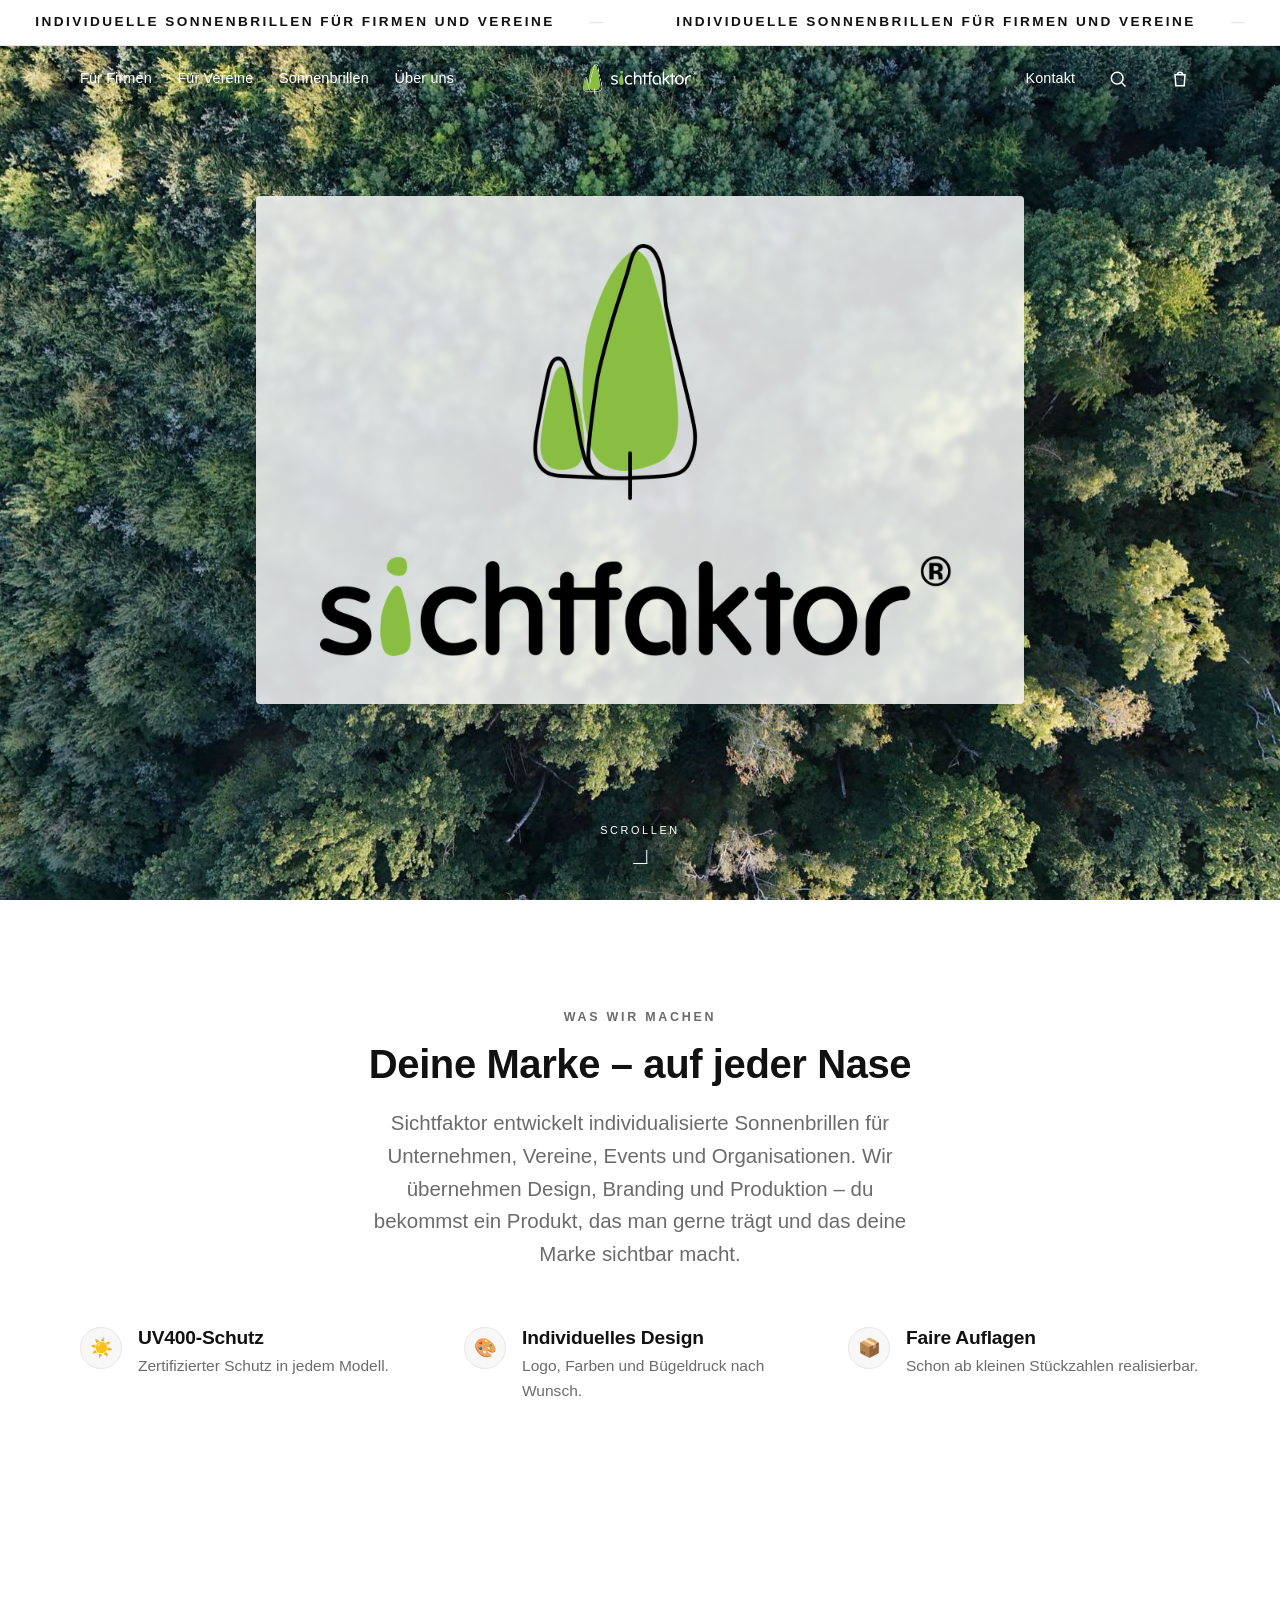
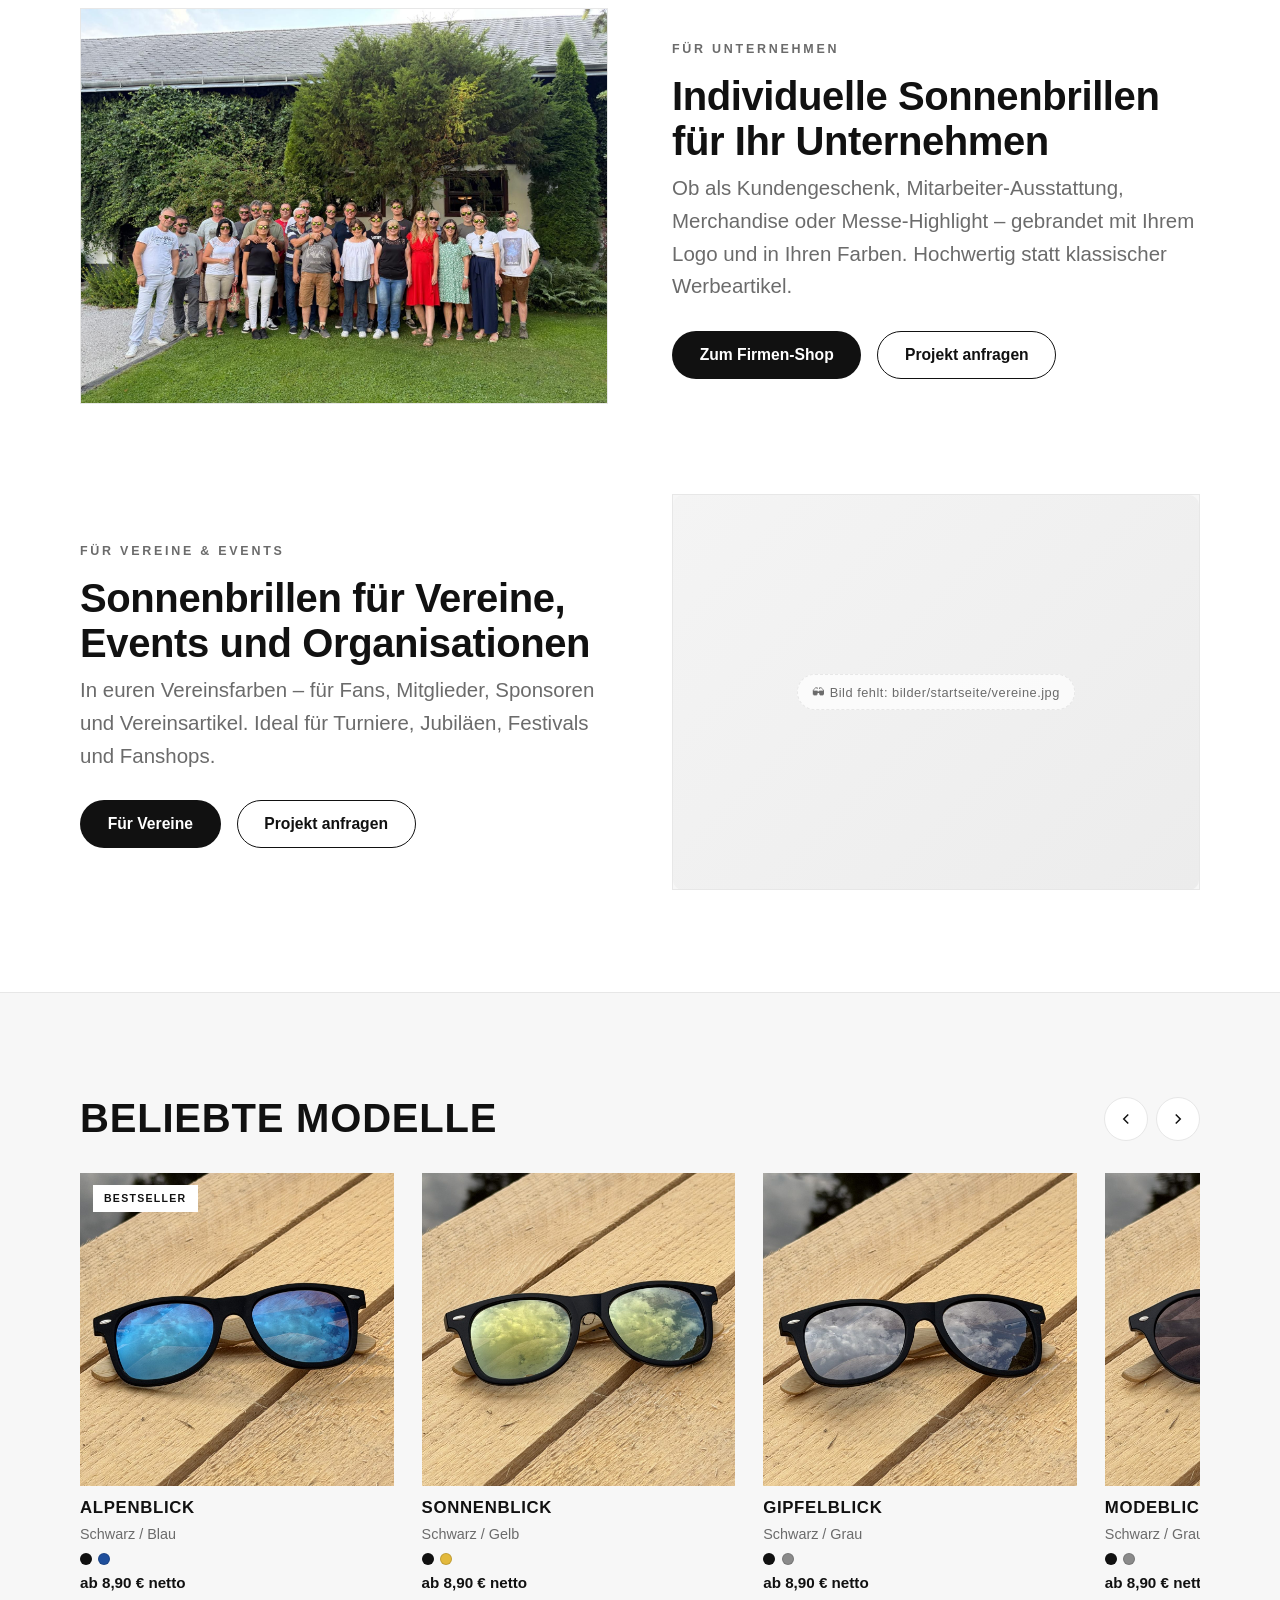
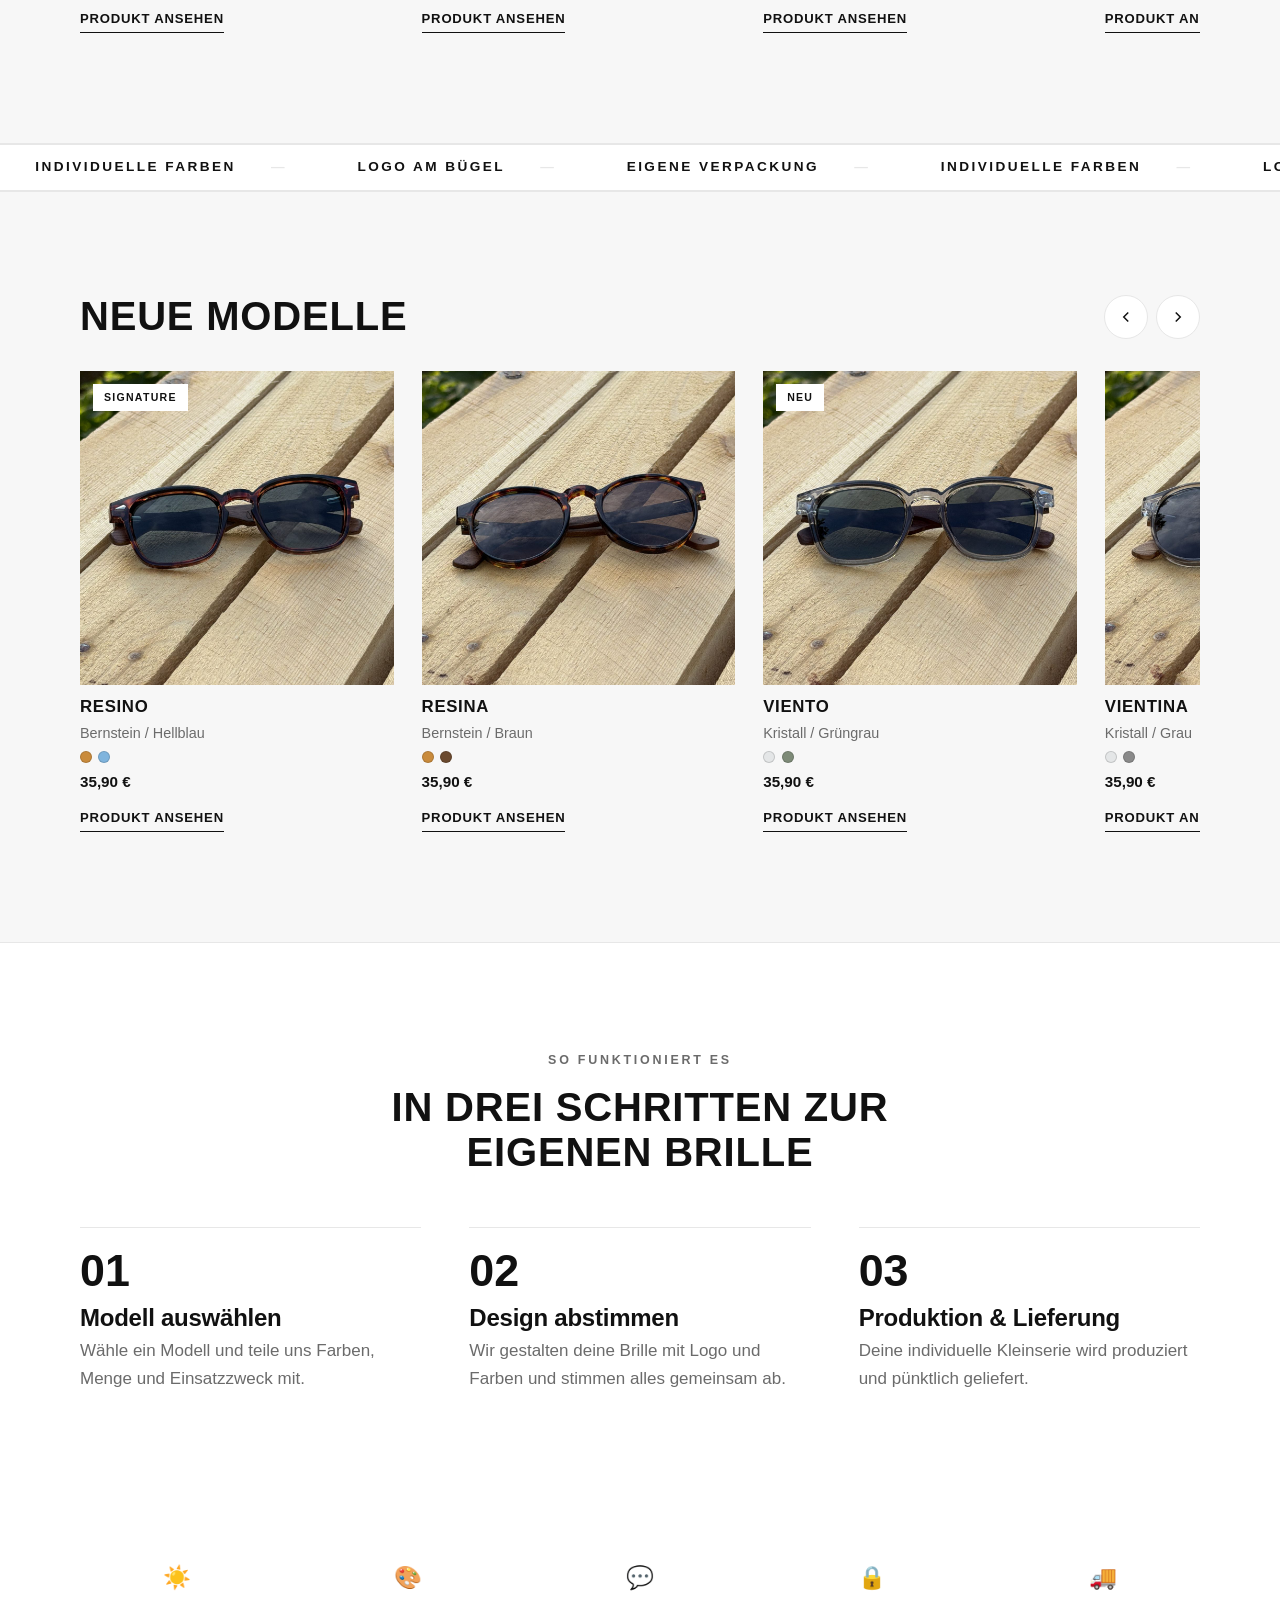
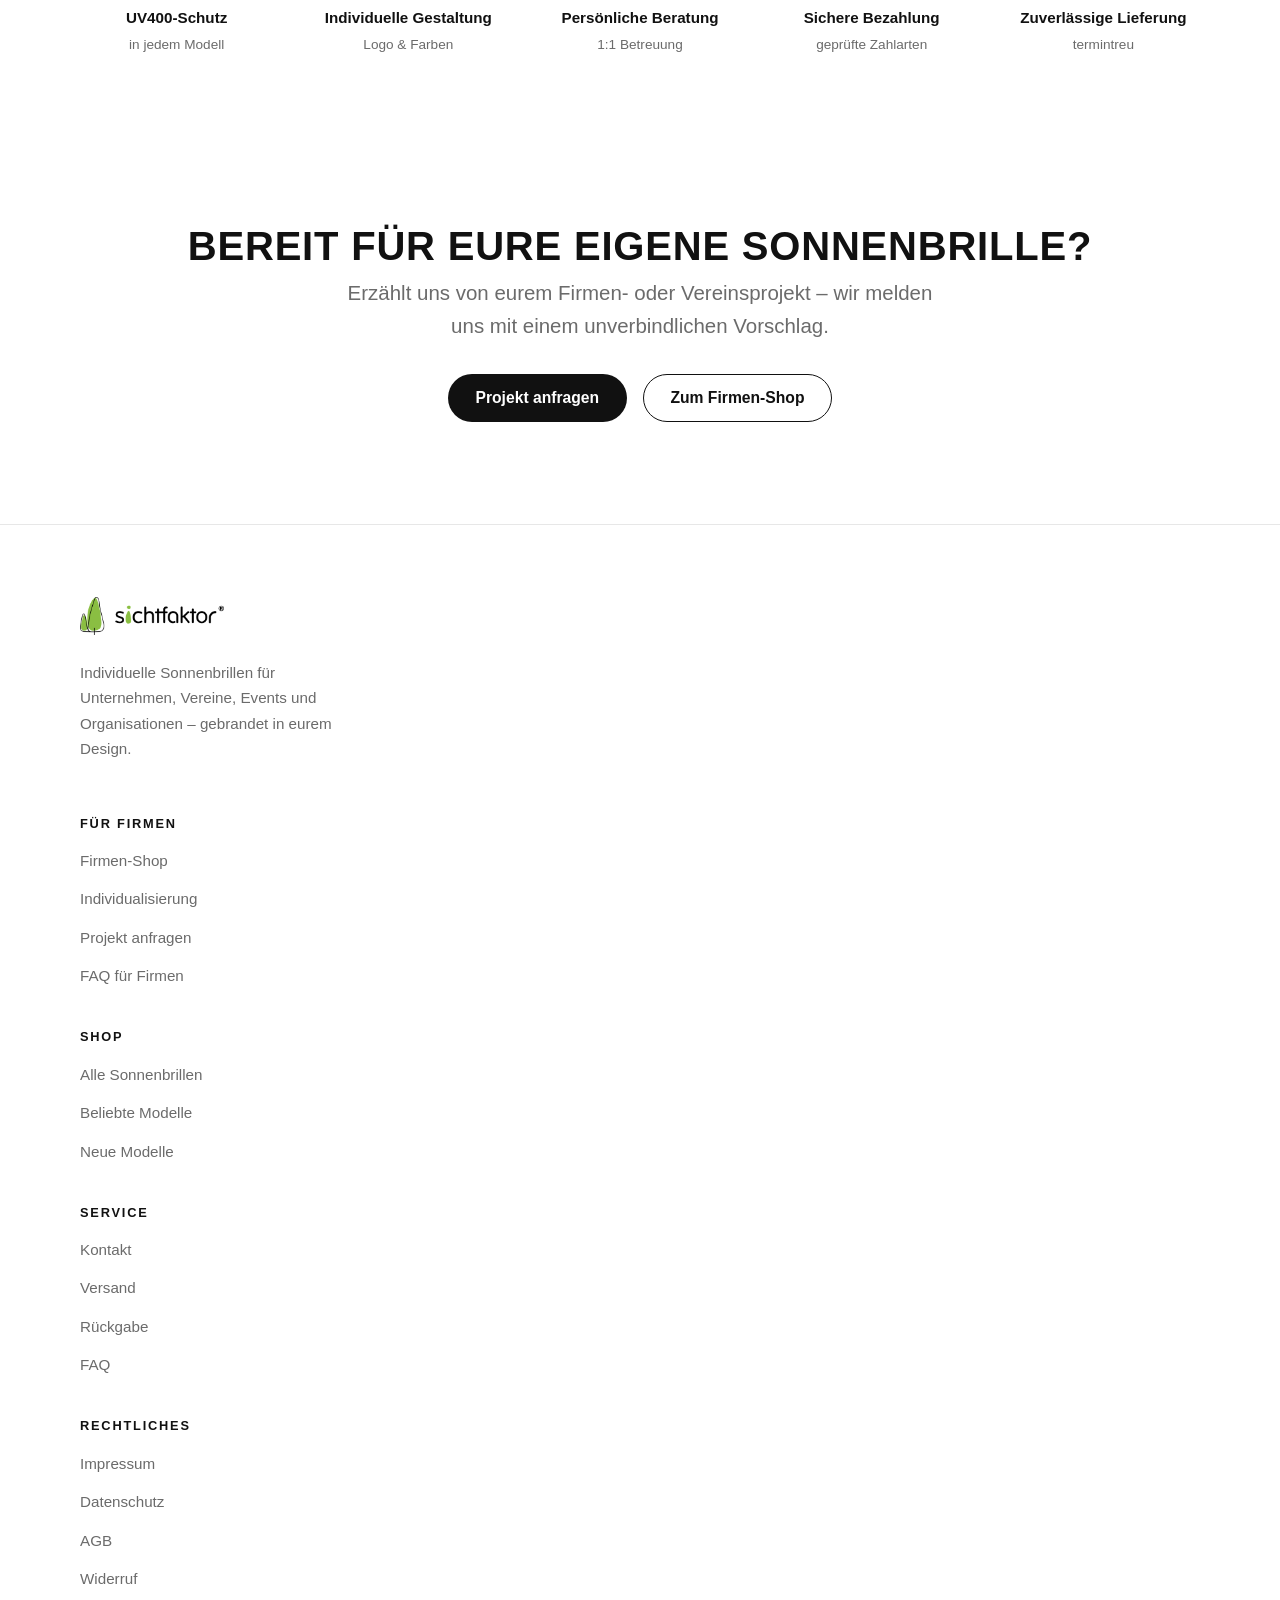
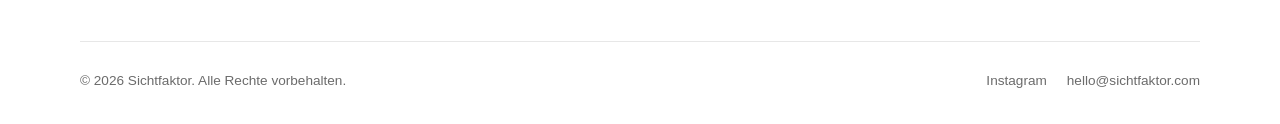
==== commit 92020af7: "Aktuellste Version" ====
--- a/Website-SF/index.html
+++ b/Website-SF/index.html
@@ -5,11 +5,11 @@
   <meta name="viewport" content="width=device-width, initial-scale=1.0">
   <title>Sichtfaktor – Individuelle Sonnenbrillen für Firmen und Vereine</title>
   <meta name="description" content="Sichtfaktor gestaltet individuelle Sonnenbrillen für Unternehmen, Vereine und Events – gebrandet mit Logo und in euren Farben. Vom Modell bis zur fertigen Kleinserie.">
-  <link rel="stylesheet" href="css/styles.css?v=16">
+  <link rel="stylesheet" href="css/styles.css?v=29">
   <!-- Favicon: einfach bilder/marke/favicon.png ablegen – wird automatisch eingebunden -->
   <!-- Bildsystem: alle Bilder liegen im Ordner  bilder/  (siehe bilder/ANLEITUNG.txt).
        Bewusst im <head>, damit das grosse Startbild sofort geladen wird. -->
-  <script src="assets/js/bilder.js?v=16"></script>
+  <script src="assets/js/bilder.js?v=29"></script>
 </head>
 <!-- body.home aktiviert die transparente Navigation über dem Hero -->
 <body class="home">
@@ -52,8 +52,11 @@
         </nav>
       </div>
 
-      <!-- Mitte: Logo als Wortmarke (Farbe passt sich automatisch an) -->
-      <a class="nav-logo" href="index.html">Sichtfaktor</a>
+      <!-- Mitte: Bildlogo (ueber dem Hero automatisch die helle Variante) -->
+      <a class="nav-logo" href="index.html">
+        <img class="nav-logo__bild" src="bilder/marke/logo-quer.png?v=29" alt="Sichtfaktor" width="900" height="237">
+        <img class="nav-logo__bild nav-logo__bild--hell" src="bilder/marke/logo-quer-hell.png?v=29" alt="" aria-hidden="true" width="900" height="237">
+      </a>
 
       <!-- Rechts: Kontakt + Suche + Warenkorb -->
       <div class="nav-side nav-side--right">
@@ -310,7 +313,7 @@
     <div class="container">
       <div class="footer-grid">
         <div class="footer-brand">
-          <a class="brand" href="index.html">Sicht<span>faktor</span></a>
+          <a class="brand" href="index.html"><img src="bilder/marke/logo-quer.png?v=29" alt="Sichtfaktor" width="900" height="237"></a>
           <p>Individuelle Sonnenbrillen für Unternehmen, Vereine, Events und Organisationen – gebrandet in eurem Design.</p>
         </div>
         <div class="footer-col">
@@ -353,14 +356,14 @@
         <span>© <span data-year>2026</span> Sichtfaktor. Alle Rechte vorbehalten.</span>
         <nav aria-label="Sonstiges">
           <a href="https://instagram.com" target="_blank" rel="noopener">Instagram</a>
-          <a data-email href="#">E-Mail</a>
+          <a data-email href="mailto:hello@sichtfaktor.com">E-Mail</a>
         </nav>
       </div>
     </div>
   </footer>
 
   <!-- Reihenfolge: erst allgemeine Skripte, dann Produktdaten/Slider -->
-  <script src="js/script.js?v=16"></script>
-  <script src="assets/js/products.js?v=16"></script>
+  <script src="js/script.js?v=29"></script>
+  <script src="assets/js/products.js?v=29"></script>
 </body>
 </html>
--- a/Website-SF/css/styles.css
+++ b/Website-SF/css/styles.css
@@ -40,6 +40,8 @@
   --font-body: -apple-system, BlinkMacSystemFont, "Segoe UI", "Helvetica Neue",
                Helvetica, Arial, sans-serif;
   --header-h: 66px;                     /* Höhe der Navigationsleiste */
+  --nav-logo-h: 30px;                   /* Höhe des Logos im Header   */
+  --footer-logo-h: 38px;                /* Höhe des Logos in der Fußzeile */
 
   /* --- BRILLEN-PRODUKTBILDER (gilt für ALLE Produktkarten der Website) ---
      Hier zentral das Seitenverhältnis der Bildfläche ändern. */
@@ -266,14 +268,23 @@
 }
 .nav-bar a:hover { opacity: .65; }
 
-/* Zentrales Logo als Wortmarke – passt Farbe automatisch an (gut lesbar) */
+/* Zentrales Bildlogo. Höhe zentral über --nav-logo-h steuerbar.
+   Über dem Hero-Bild wird automatisch die helle Logovariante gezeigt. */
 .nav-logo {
   justify-self: center;
-  font-weight: 800;
-  font-size: 1.15rem;
-  letter-spacing: .16em;
-  text-transform: uppercase;
-}
+  display: flex;
+  align-items: center;
+}
+.nav-logo__bild {
+  height: var(--nav-logo-h);
+  width: auto;
+  display: block;
+}
+.nav-logo__bild--hell { display: none; }
+
+/* Startseite über dem Hero: helle Variante statt der dunklen */
+body.home .site-header:not(.scrolled) .nav-logo__bild { display: none; }
+body.home .site-header:not(.scrolled) .nav-logo__bild--hell { display: block; }
 
 /* Icon-Buttons (Suche, Warenkorb) */
 .nav-icon {
@@ -929,24 +940,26 @@
   letter-spacing: .12em;
   font-weight: 700;
 }
-/* Viel Abstand zwischen Bild und Text, Texte linksbündig */
+/* Ruhiger, gleichmäßiger Textblock: alle Abstände kommen aus dem gap,
+   die Einzelelemente haben bewusst keine eigenen Ränder. */
 .pcard-body {
-  padding-top: 1.1rem;
+  padding-top: .8rem;
   display: flex;
   flex-direction: column;
-  gap: .3rem;
+  gap: .35rem;
   text-align: left;
 }
 .pcard-name { font-size: 1.05rem; letter-spacing: .04em; margin: 0; }
 .pcard-color { color: var(--color-muted); font-size: .9rem; margin: 0; }
-.pcard-dots { display: flex; gap: .4rem; margin: .2rem 0; }
+.pcard-dots { display: flex; gap: .4rem; margin: 0; }
 .pcard-dot {
   width: 12px; height: 12px; border-radius: 50%;
   border: 1px solid rgba(0,0,0,.15);
 }
-.pcard-price { font-size: .95rem; font-weight: 600; margin: .1rem 0 .6rem; }
+.pcard-price { font-size: .95rem; font-weight: 600; margin: 0; }
 .pcard-cta {
   align-self: flex-start;
+  margin-top: .45rem;
   font-size: .82rem;
   font-weight: 600;
   letter-spacing: .06em;
@@ -1100,7 +1113,12 @@
 }
 .gcard-cart:hover { border-color: var(--color-ink); }
 .gcard-cart svg { width: 16px; height: 16px; }
-.gcard-body { padding: .7rem .1rem 0; }
+.gcard-body {
+  padding: .6rem 0 0;
+  display: flex;
+  flex-direction: column;
+  gap: .35rem;              /* gleicher Rhythmus wie in den Slider-Karten */
+}
 .gcard-row {
   display: flex; align-items: baseline; justify-content: space-between; gap: .6rem;
 }
@@ -1115,7 +1133,7 @@
   margin-top: .1rem;
 }
 .gcard-price { font-size: .92rem; font-weight: 600; white-space: nowrap; }
-.gcard .pcard-dots { margin-bottom: .45rem; }
+.gcard .pcard-dots { margin: 0; }   /* Abstand kommt aus dem gap von .gcard-body */
 
 /* --- Editorial-Kachel im Raster (2 Spalten breit) --- */
 .editorial-card {
@@ -1175,7 +1193,9 @@
   align-self: start;
 }
 
-/* Bildergalerie – 2-Spalten-Raster, gleiche Bildverhältnisse */
+/* Bildergalerie – 2-Spalten-Raster, alle Kacheln gleich groß.
+   Randlose Darstellung: keine graue Bildfläche, kein Rahmen, kein
+   Innenabstand. Das Bild füllt die Kachel vollständig aus. */
 .pd-gallery {
   display: grid;
   grid-template-columns: 1fr 1fr;
@@ -1185,16 +1205,18 @@
   position: relative;
   margin: 0;
   aspect-ratio: 1 / 1;
-  background: var(--color-surface-2);   /* sehr hellgraue Bildfläche */
-  border: 1px solid var(--color-line);
   overflow: hidden;
   cursor: zoom-in;
 }
 .pd-img {
   position: absolute; inset: 0;
   width: 100%; height: 100%;
-}
-.pd-img--contain { object-fit: contain; padding: clamp(1rem, 3vw, 2.2rem); }
+  padding: 0;
+  object-position: center center;
+}
+/* Alle Produktbilder sind quadratisch wie die Kachel – cover zeigt sie
+   dadurch vollständig, ohne Verzerrung und ohne Beschnitt. */
+.pd-img--contain { object-fit: cover; }
 .pd-img--cover   { object-fit: cover; }
 
 /* --- Produktinformationen (rechts) --- */
@@ -1251,6 +1273,39 @@
 .pd-cta { margin-bottom: .6rem; }
 .pd-buy__note { font-size: .8rem; color: var(--color-muted); margin: 0; }
 
+/* --- Staffelpreise (erscheint nur bei Produkten mit Preisstaffel) ---
+   Nutzt ausschließlich vorhandene Schrift, Farben und Linien. */
+.pd-preis { margin-bottom: 1.5rem; }
+.pd-preis .pd-price { margin-bottom: .3rem; }
+.pd-price__unit { font-weight: 400; color: var(--color-muted); }
+.pd-price__meta {
+  margin: 0;
+  font-size: .8rem; line-height: 1.6;
+  color: var(--color-muted);
+}
+.pd-calc {
+  margin: 0 0 .9rem;
+  padding-top: .85rem;
+  border-top: 1px solid var(--color-line);
+}
+.pd-calc p { margin: 0; }
+.pd-calc__unit { font-size: 1.05rem; font-weight: 400; }
+.pd-calc__unit strong { font-weight: 600; }
+.pd-calc__sum { margin-top: .2rem; font-size: .9rem; color: var(--color-muted); }
+.pd-calc__sum strong { color: var(--color-ink); font-weight: 600; }
+.pd-calc__hint { margin-top: .45rem; font-size: .78rem; color: var(--color-muted); }
+.pd-staffel { border-top: 1px solid var(--color-line); margin-bottom: 1rem; }
+.pd-staffel summary {
+  list-style: none; cursor: pointer;
+  padding: .8rem 0;
+  font-size: .82rem; font-weight: 600; letter-spacing: .02em;
+  display: flex; justify-content: space-between; align-items: center;
+}
+.pd-staffel summary::-webkit-details-marker { display: none; }
+.pd-staffel summary::after { content: "+"; font-weight: 400; font-size: 1.15rem; color: var(--color-muted); }
+.pd-staffel[open] summary::after { content: "–"; }
+.pd-staffel__body { padding-bottom: 1rem; font-size: .85rem; }
+
 /* Service-Kurzhinweise */
 .pd-service {
   border-top: 1px solid var(--color-line);
@@ -1262,6 +1317,33 @@
 .pd-service span { font-size: .85rem; color: var(--color-muted); }
 
 /* B2B-Hinweis – nur dünne Linie, keine farbige Box */
+/* Firmenedition – eigener, abgesetzter Bereich unter dem Kaufbereich.
+   Dezente Grünfläche, damit er sich vom Privatkundenbereich abhebt.
+   Schrift, Größen und Rundung kommen aus dem bestehenden Design. */
+.pd-firma {
+  margin-bottom: 1.5rem;
+  padding: 1.35rem 1.4rem 1.5rem;
+  background: #f4f8f5;                        /* sehr helle Grünfläche */
+  border: 1px solid rgba(31, 77, 58, .13);
+  border-radius: var(--radius);
+}
+.pd-firma__title { font-size: 1.05rem; margin: 0 0 .45rem; }
+.pd-firma p { color: var(--color-muted); font-size: .92rem; line-height: 1.65; margin: 0 0 1.1rem; }
+
+/* Nur dieser eine Button ist dunkelgrün – bewusst eng auf .pd-firma begrenzt,
+   damit keine anderen Buttons der Website die Farbe erben. */
+.pd-firma .btn-firma {
+  width: 100%;
+  background: #1f4d3a;
+  border-color: #1f4d3a;
+  color: #fff;
+}
+.pd-firma .btn-firma:hover {
+  background: #173b2d;
+  border-color: #173b2d;
+  transform: translateY(-2px);
+}
+
 .pd-b2b { border-top: 1px solid var(--color-line); padding-top: 1.5rem; }
 .pd-b2b__title { font-size: 1.05rem; margin: 0 0 .4rem; }
 .pd-b2b p { color: var(--color-muted); font-size: .92rem; margin: 0 0 1rem; }
@@ -1346,7 +1428,8 @@
   gap: 2.5rem;
   margin-bottom: 3rem;
 }
-.footer-brand .brand { color: var(--color-ink); font-size: 1.5rem; }
+.footer-brand .brand { color: var(--color-ink); font-size: 1.5rem; display: inline-block; }
+.footer-brand .brand img { height: var(--footer-logo-h); width: auto; display: block; }
 .footer-brand p { color: var(--color-muted); max-width: 34ch; margin-top: 1rem; font-size: .95rem; }
 .footer-col h4 {
   font-family: var(--font-body);
